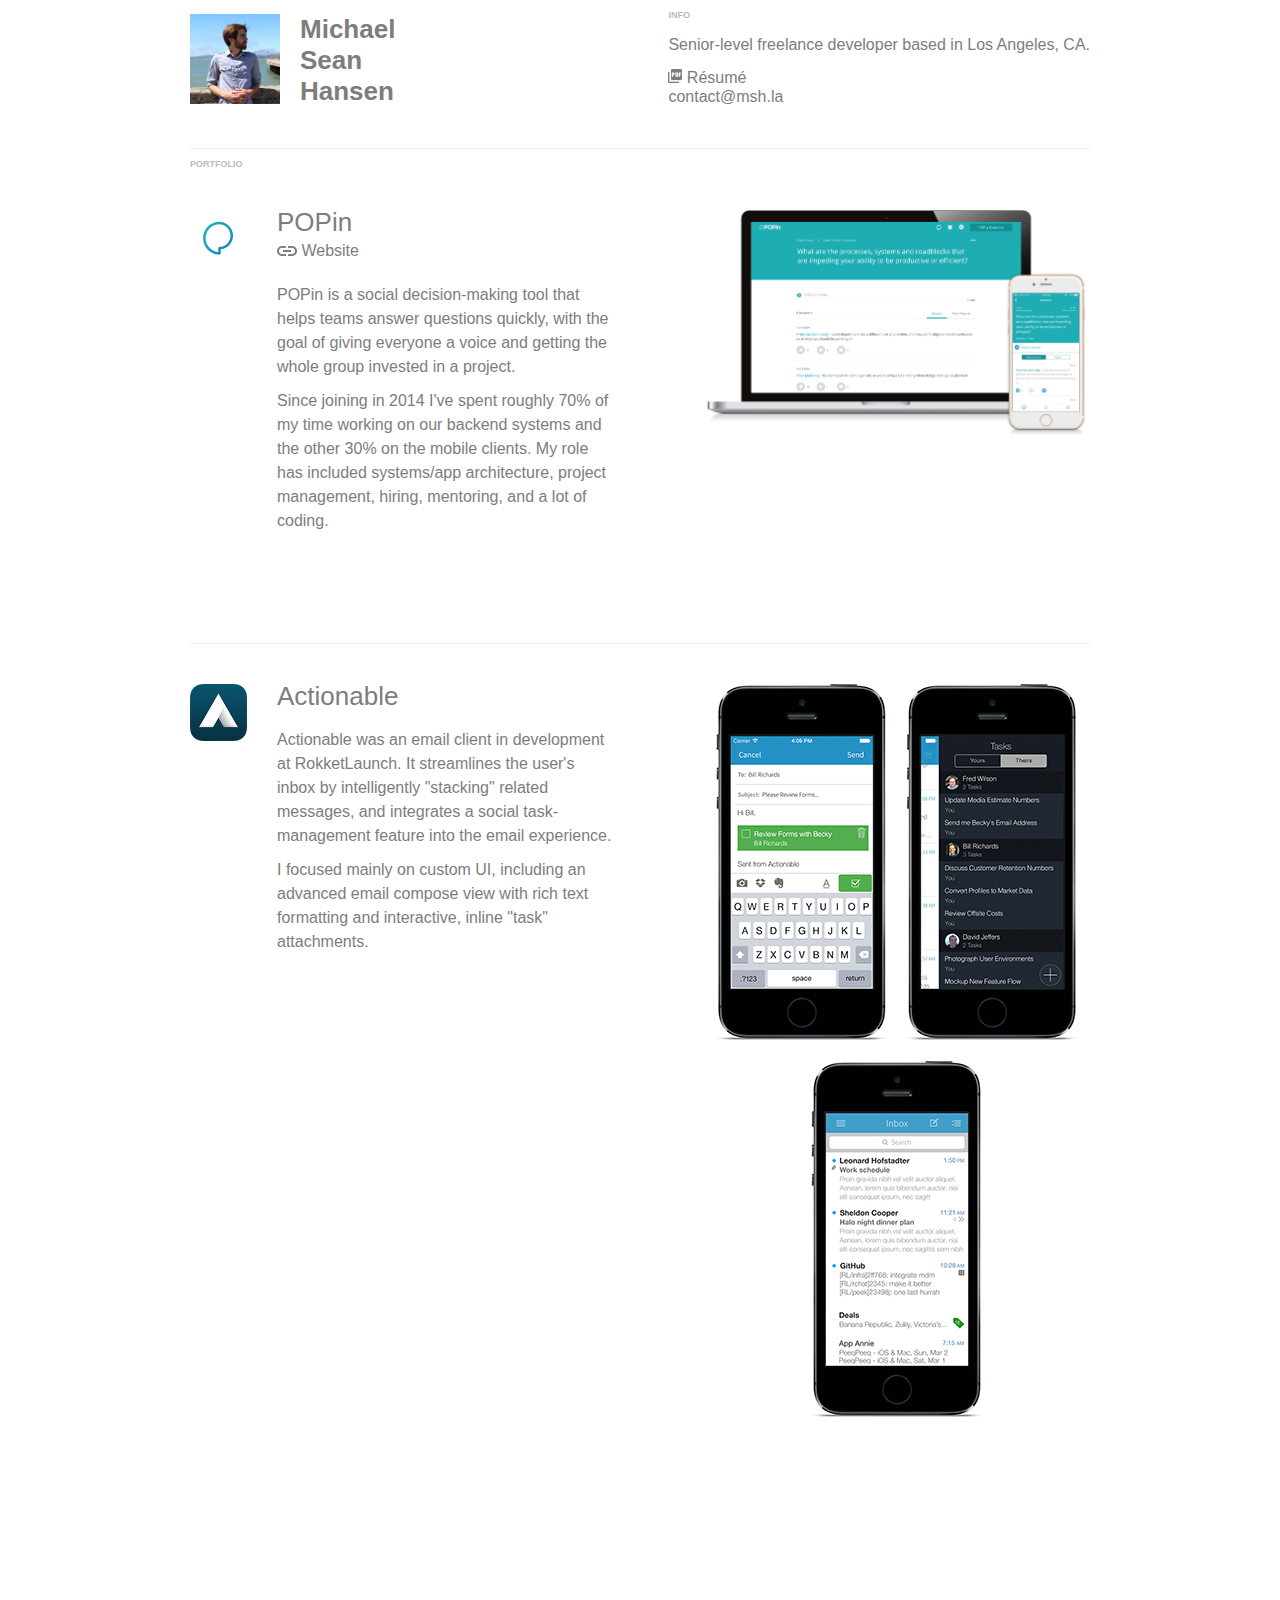
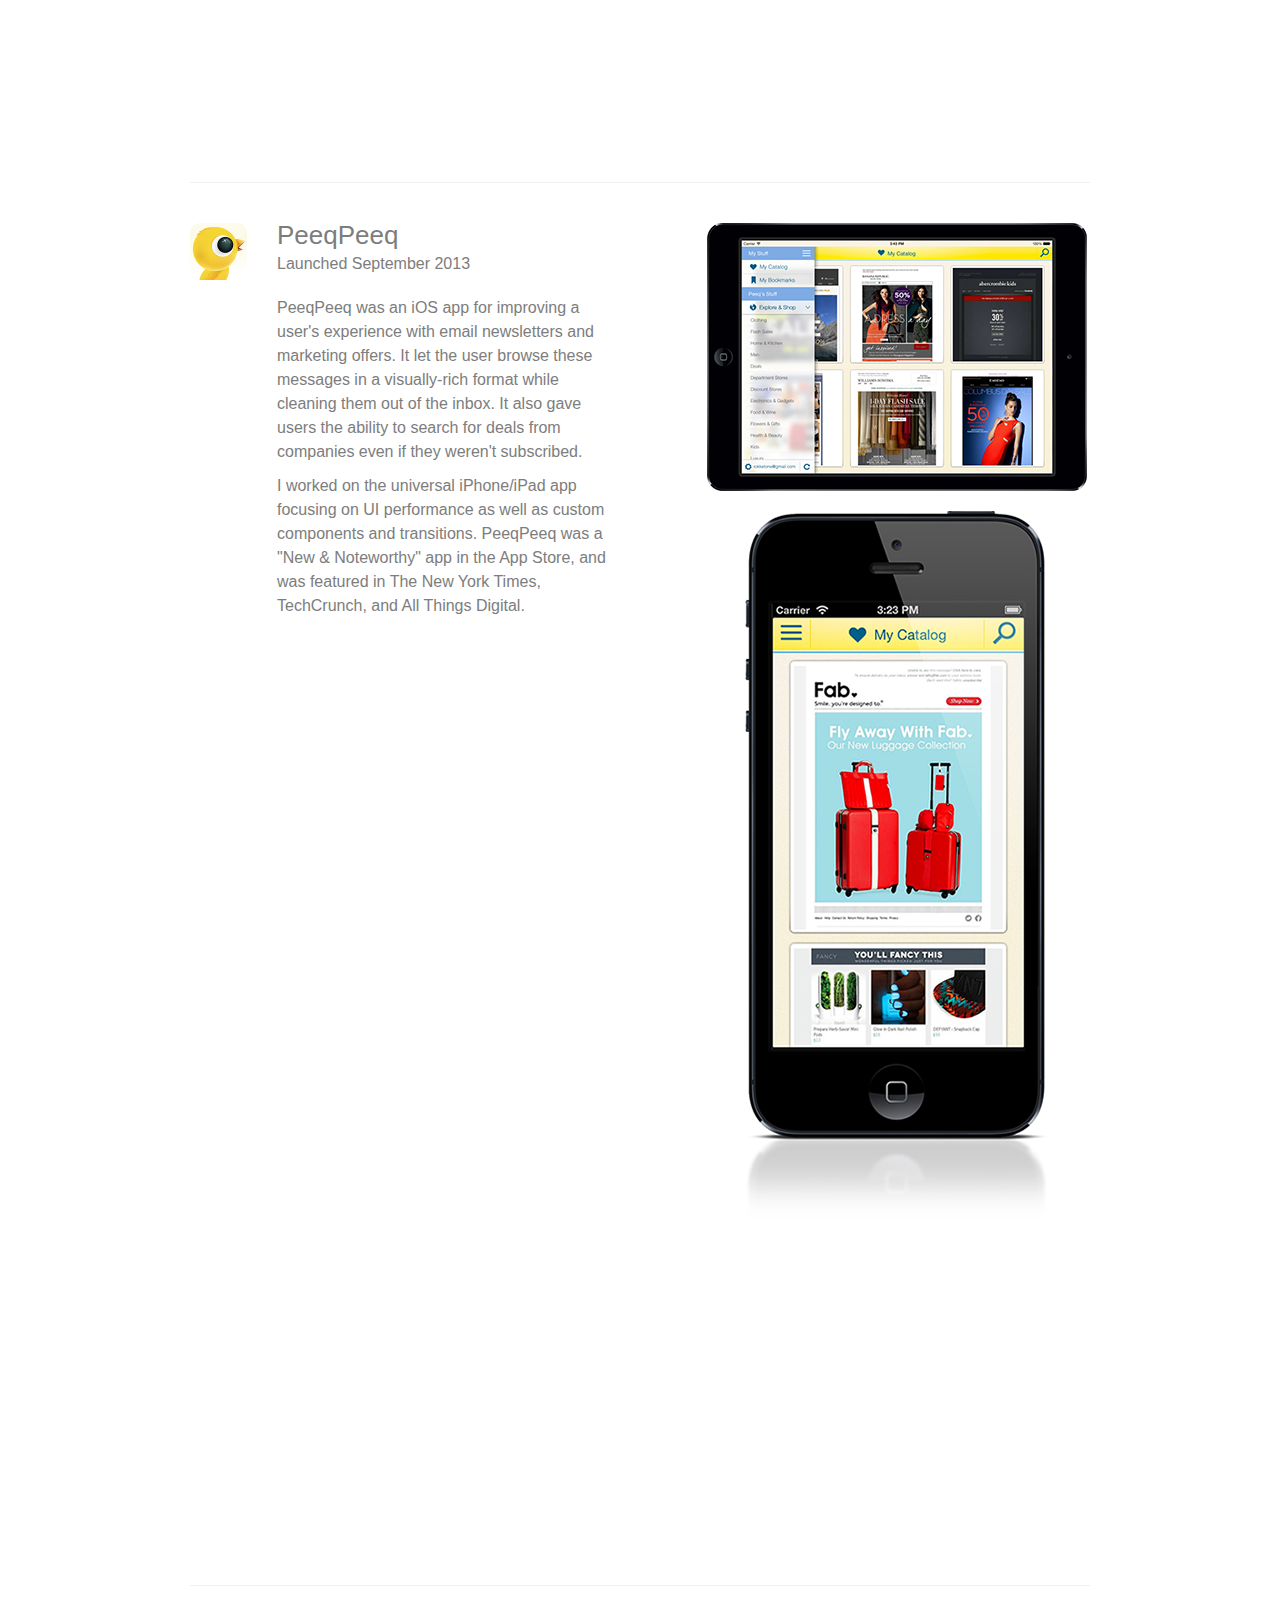
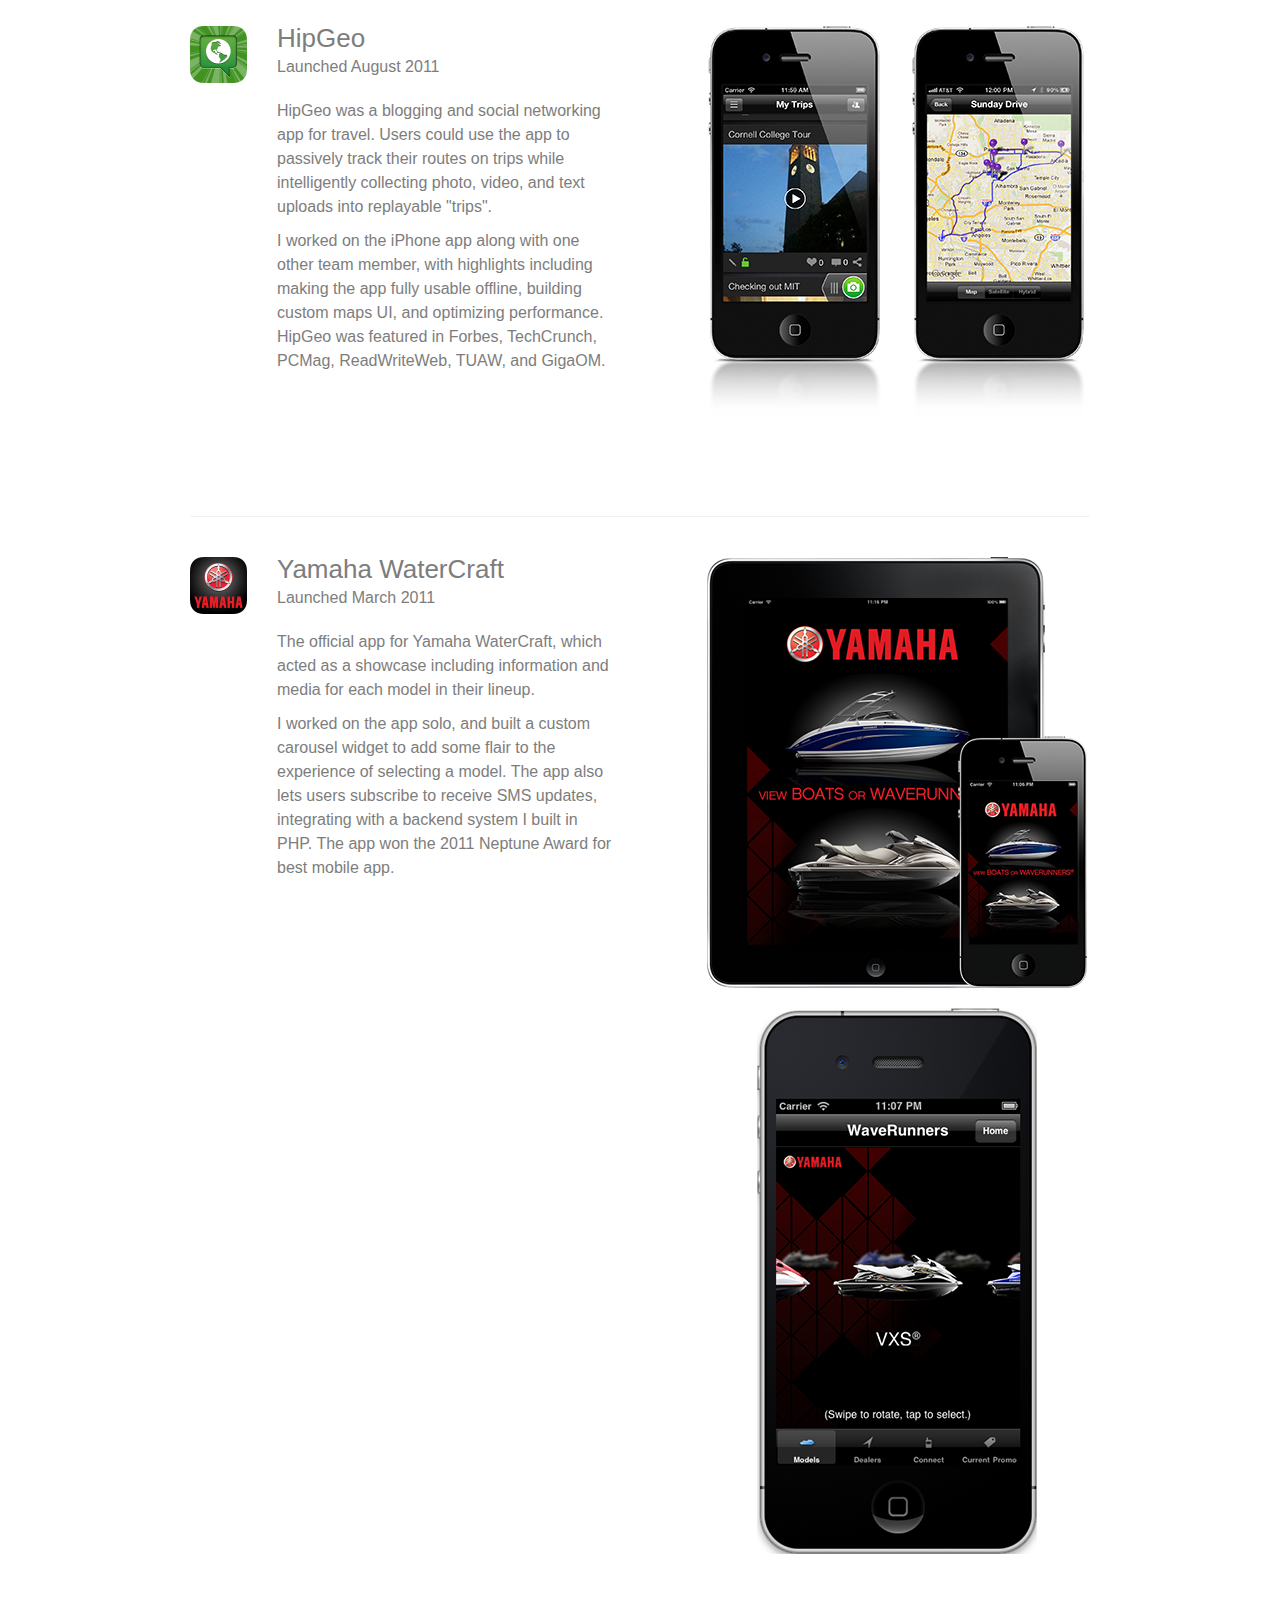
==== index.html @ 8f2c82df "Moved avatar to images folder" ====
<!DOCTYPE html>
<html>
<head>
	<meta charset="utf-8" />
	<title>Michael Sean Hansen | Portfolio</title>
	<link rel="stylesheet" type="text/css" href="main.css" />
	<link rel="stylesheet" type="text/css" href="index.css?v=1" />
	<link rel="icon" type="image/png" href="images/favicon.png?v=3" />
</head>
<body>
	<header>
		<div style="float:left; margin: 14px 0 20px;">
			<img alt="" src="images/msh.jpg" id="avatar" />
		</div>

		<div class="left" style="margin-left: 20px; float: left;">
			<!-- h2>NAME</h2 -->
			<h1>
				<a href="/">
					Michael<br/>
					Sean<br/>
					Hansen
				</a>
			</h1>
		</div>
		
		<div style="float: right;">
			<h2>INFO</h2>
			<p>Senior-level freelance developer based in Los Angeles, CA.</p>
			
			<p>
				<a href="michael-sean-hansen-resume.pdf"><img class="pdf-icon" alt="" src="images/pdf.png" /> R&eacute;sum&eacute;</a><br/>
				contact@msh.la</br>
			</p>
			<br/>
		</div>
		
		<br class="clear" />
	</header>
	
	<hr style="margin-top: 20px;" />
	<div id="content">

	<!-- section id="status">
		<h2>STATUS</h2>
		<p><a href="http://itunes.apple.com/us/app/hipgeo/id454240692">HipGeo v3</a> with a fresh new UI!</p>
	</section>
	<hr / -->
	
	<h2>PORTFOLIO</h2>
	
	<section class="project">
		<img class="app-icon" alt="" src="images/app-icons/popin.png" />
	
		<div class="info">
			<h3>POPin</h3>
			<a href="https://popinnow.com"><img class="link-icon" alt="" src="images/link.png" /> Website</a>
			
			<div class="data">
				<span class="value">
					<p>POPin is a social decision-making tool that helps teams answer questions quickly, with the goal of giving everyone a voice and getting the whole group invested in a project.</p>
					<p>Since joining in 2014 I've spent roughly 70% of my time working on our backend systems and the other 30% on the mobile clients. My role has included systems/app architecture, project management, hiring, mentoring, and a lot of coding.</p>
				</span>
			</div>
		</div>
		
		<div class="media">
			<img width="380" height="225" alt="" src="images/screenshots/popin-0.png" />
		</div>
		
		<span class="clear"></span>
	</section>
	<hr/>
	
	<section class="project">
		<img class="app-icon" alt="" src="images/app-icons/actionable.png" />
	
		<div class="info">
			<h3>Actionable</h3>
			
			<div class="data">
				<span class="value">
					<p>Actionable was an email client in development at RokketLaunch. It streamlines the user's inbox by intelligently &quot;stacking&quot; related messages, and integrates a social task-management feature into the email experience.</p>
					<p>I focused mainly on custom UI, including an advanced email compose view with rich text formatting and interactive, inline &quot;task&quot; attachments.</p>
				</span>
			</div>
		</div>
		
		<div class="media">
			<img alt="" src="images/screenshots/actionable-0.jpg" />
			<img alt="" src="images/screenshots/actionable-1.jpg" />
			<iframe title="YouTube video player" width="380" height="244" src="http://www.youtube.com/embed/kRTRPbfrPzA?rel=0" frameborder="0" allowfullscreen></iframe>
		</div>
		
		<span class="clear"></span>
	</section>
	<hr/>
	
	
	<section class="project">
		<img class="app-icon" alt="" src="images/app-icons/peeqpeeq.png" />
		
		<div class="info">
			<h3>PeeqPeeq</h3>
			Launched September 2013
			
			<div class="data">
				<span class="value">
					<p>PeeqPeeq was an iOS app for improving a user's experience with email newsletters and marketing offers. It let the user browse these messages in a visually-rich format while cleaning them out of the inbox. It also gave users the ability to search for deals from companies even if they weren't subscribed.</p>
					<p>I worked on the universal iPhone/iPad app focusing on UI performance as well as custom components and transitions. PeeqPeeq was a &quot;New &amp; Noteworthy&quot; app in the App Store, and was featured in <a href="http://pogue.blogs.nytimes.com/2013/09/05/an-app-that-sorts-your-e-mail-shopping-offers">The New York Times</a>, <a href="http://techcrunch.com/2013/10/10/peeqpeeq-the-app-that-lets-you-shop-your-email-expands-as-companys-next-take-on-reimagining-the-inbox-starts-testing">TechCrunch</a>, and <a href="http://allthingsd.com/20130914/peeqpeeq-and-the-big-idea-of-the-inbox-as-data-source/">All Things Digital</a>.</p>
				</span>
			</div>
		</div>
		
		<div class="media">
			<img alt="" src="images/screenshots/peeqpeeq-0.jpg" />
			<img alt="" src="images/screenshots/peeqpeeq-1.jpg" />
			<iframe title="YouTube video player" width="380" height="244" src="http://www.youtube.com/embed/9smtkwRkuvw?rel=0" frameborder="0" allowfullscreen></iframe>
		</div>
		
		<span class="clear"></span>
	</section>
	<hr/>
	
	
	<section class="project">
		<img class="app-icon" alt="" src="images/app-icons/hipgeo.png" />
		
		<div class="info">
			<h3>HipGeo</h3>
			Launched August 2011
			
			<div class="data">
				<span class="value">
					<p>HipGeo was a blogging and social networking app for travel. Users could use the app to passively track their routes on trips while intelligently collecting photo, video, and text uploads into replayable "trips".</p>
					<p>I worked on the iPhone app along with one other team member, with highlights including making the app fully usable offline, building custom maps UI, and optimizing performance. HipGeo was featured in <a href="http://www.forbes.com/sites/jenniferhicks/2012/01/10/hipgeo-shows-us-next-generation-location-at-ces/">Forbes</a>, <a href="http://techcrunch.com/2012/01/10/social-travel-in-realtime-hipgeo-offers-a-glimpse-into-the-future-of-location-aware-apps/">TechCrunch</a>, <a href="http://appscout.pcmag.com/apple-ios-iphone-ipad-ipod/288233-hipgeo-app-for-iphone-share-your-location-based-story-automatically#fbid=16_QGwW_De3">PCMag</a>, <a href="http://www.readwriteweb.com/archives/hipgeo_location_sharing_app_backed_by_citysearch_e.php">ReadWriteWeb</a>, <a href="http://www.tuaw.com/2012/01/10/hipgeo-for-iphone-keeps-track-of-your-when-and-where/">TUAW</a>, and <a href="http://gigaom.com/2011/10/20/hipgeo-wants-to-be-your-mobile-digital-travel-diary/">GigaOM</a>.</p>
				</span>
			</div>
		</div>
		
		<div class="media">
			<img alt="" src="images/screenshots/hipgeo-0.jpg" />
		</div>
		
		<span class="clear"></span>
	</section>
	<hr/>
	
	
	<section class="project">
		<img class="app-icon" alt="" src="images/app-icons/yamaha-watercraft.png" />
		
		<div class="info">
			<h3>Yamaha WaterCraft</h3>
			Launched March 2011
			
			<div class="data">
				<span class='value'>
					<p>The official app for Yamaha WaterCraft, which acted as a showcase including information and media for each model in their lineup.</p>
					<p>I worked on the app solo, and built a custom carousel widget to add some flair to the experience of selecting a model. The app also lets users subscribe to receive SMS updates, integrating with a backend system I built in PHP. The app won the <a href="http://www.charterworld.com/news/2011-neptune-award-winners">2011 Neptune Award</a> for best mobile app.</p>
				</span>
			</div>
		</div>
		
		<div class="media">
			<img alt="" src="images/screenshots/yamaha-0.png" />
			<img alt="" src="images/screenshots/yamaha-1.png" />
		</div>
		
		<span class="clear"></span>
	</section>
	
	
	<br class="clear" />
	</div>
	<hr id="hr-foot" />
	
	<footer>
		<div title="Back to top" id="un-favicon" onclick="toTheTop();"></div>
		<span class="clear"></span>
	</footer>
	
	<script type="text/javascript" src="main.js"></script>
	<script type="text/javascript">
		var _gaq = _gaq || [];
		_gaq.push(['_setAccount', 'UA-20796894-1']);
		_gaq.push(['_trackPageview']);
		
		(function() {
			var ga = document.createElement('script'); ga.type = 'text/javascript'; ga.async = true;
			ga.src = ('https:' == document.location.protocol ? 'https://ssl' : 'http://www') + '.google-analytics.com/ga.js';
			var s = document.getElementsByTagName('script')[0]; s.parentNode.insertBefore(ga, s);
		})();
	</script>
</body>
</html>
---- main.css ----
/******************/
/* Complete Reset */
/******************/


a, a:hover, a:visited, abbr, acronym, address, applet, blockquote, big, body, caption, cite, code, dd, del, dfn, div, dl, dt, em, fieldset, font, form, html, h1, h2, h3, h4, h5, h6, hr, iframe, img, input, ins, kbd, label, legend, li, object, ol, p, pre, span, q, s, samp, small, strike, strong, sub, sup, table, tbody, td, tfoot, th, thead, tr, tt, ul, var
{
	margin: 0;
	padding: 0;
	border: 0;
	outline: 0;
	font-weight: inherit;
	font-style: inherit;
	font-size: inherit;
	font-family: inherit;
	line-height: inherit;
	vertical-align: baseline;
	text-align: left;
	color: inherit;
}


:focus{ outline: 0; }
ol, ul{ list-style-type: none; list-style: none; }
table{ border-collapse: separate; border-spacing: 0; }
blockquote:before, blockquote:after, q:before, q:after{ content: ""; }
blockquote, q{ quotes: "" ""; }
strong{ font-weight: bold; }
em{ font-style: italic; }

.clear{ display: block; clear: both; }

section, header, footer, aside{ display: block; }



/***************/
/* Basic Setup */
/***************/

body
{
	font-family: Helvetica, Arial, sans-serif;
	font-size: 16px;
	font-weight: 100;
	letter-spacing: 0;
	color: #7d7d7d;
	line-height: 1.2;
	
	margin: 0 auto;
	width: 900px;
}

a{ text-decoration: none; }

a:hover{  background-color: #eee; }

hr
{
	background-color: #f0f0f0;
	height: 1px;
	margin-top: 100px;
}

h1
{
	font-size: 26px;
	margin: 14px 0 20px;
	font-weight: bold;
}

h1 a, h1 a:hover
{
	background-color: transparent;
}

h2
{
	font-weight: bold;
	margin-top: 10px;
	font-size: 9px;
	color: #bbb;
}

h3
{
	margin-top: 14px;
}

h3 a
{
	background-color: transparent;
}

h4
{
	font-size: 9px;
}

.link-icon {
	width: 20px;
	height: 10px;
}

.pdf-icon {
	width: 14px;
	height: 14px;
}

p{
	margin-top: 14px;
}

#hr-foot{
	margin-top: 60px;
	margin-bottom: 12px;
}

footer
{
	margin-bottom: 20px;
}

footer section
{
	float: left;
	margin-right: 40px;
}

#footer-qr
{
	width: 80px;
	height: 80px;
	margin-top: 14px;
}

footer h2
{
	margin-top: 0;
}

#un-favicon
{
	margin-right: 1px;
	float: right;
	width: 16px;
	height: 16px;
	background: red url(/images/un-favicon.png);
	cursor: pointer;
}
---- index.css ----
#avatar {
	height: 90px;
}

#status p{
	font-size: 60px;
	text-align: left;
	font-weight: normal;
	margin: 20px 0 40px;
}






.project
{
	margin: 40px 0 0;
}


.qr
{
	display: block;
	display: none;
	width: 100px;
	height: 100px;
	margin-left: 100px;
}



.app-icon
{
	display: block;
	float: left;
	margin-right: 30px;
	height: 57px;
	width: 57px;
}



.info
{
	float: left;
	width: 390px;
	font-size: 16px;
	line-height: 24px;
}

.info h3
{
	font-size: 26px;
	margin: 0 0 5px;
}

.data
{
	margin-top: 20px;
}

.data p
{
	margin-top: 0;
	margin-bottom: 10px;
}

.data ul
{
	margin-bottom: 10px;
}

.data li
{
	display: block;
	margin-top: 10px;
	padding-left: 10px;
	
}

label
{
	display: block;
	float: left;
	width: 120px;
	text-align: left;
	clear: both;
	margin-bottom: 5px;
}

.value
{
	display: block;
	float: left;
	width: 340px;
}







.media
{
	float: left;
	margin-left: 40px;
}

.media img, .media iframe
{
	display: block;
	margin-top: 20px;
}

.media img:first-of-type
{
	margin-top: 0;
}
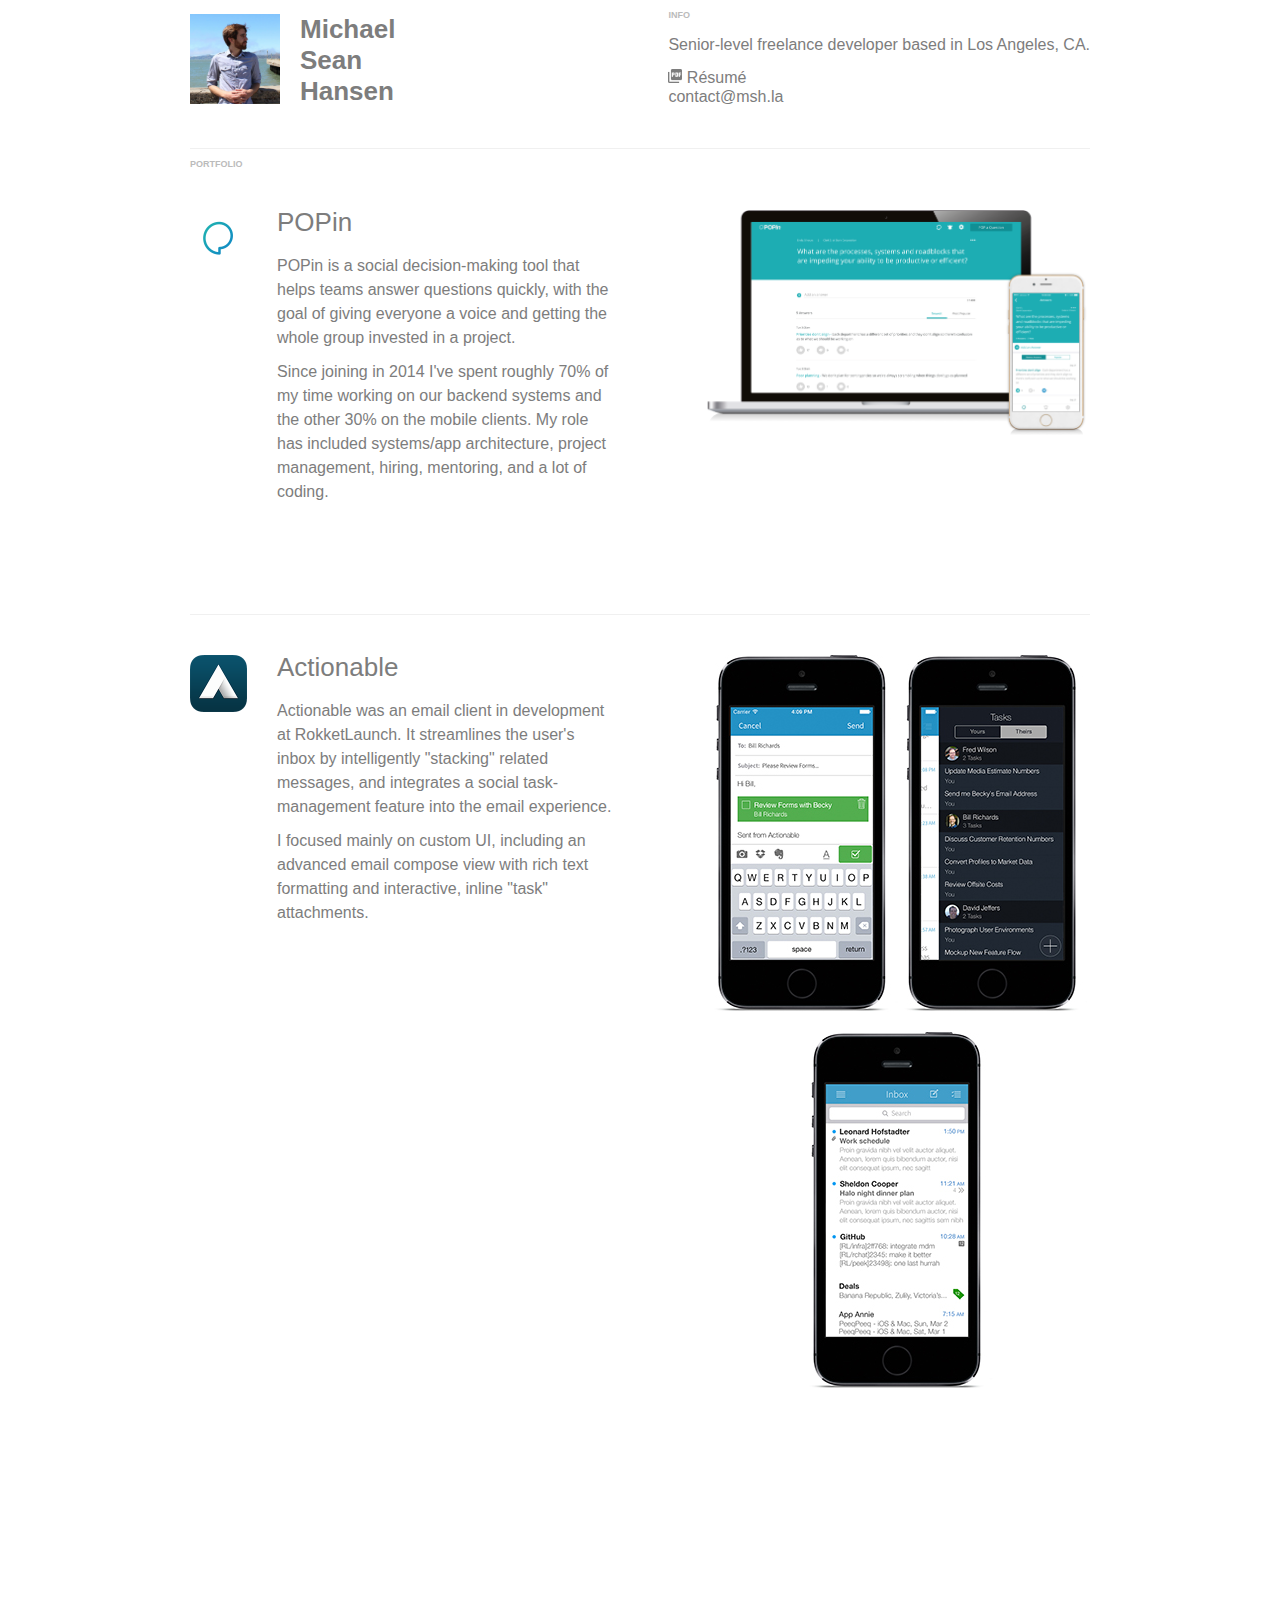
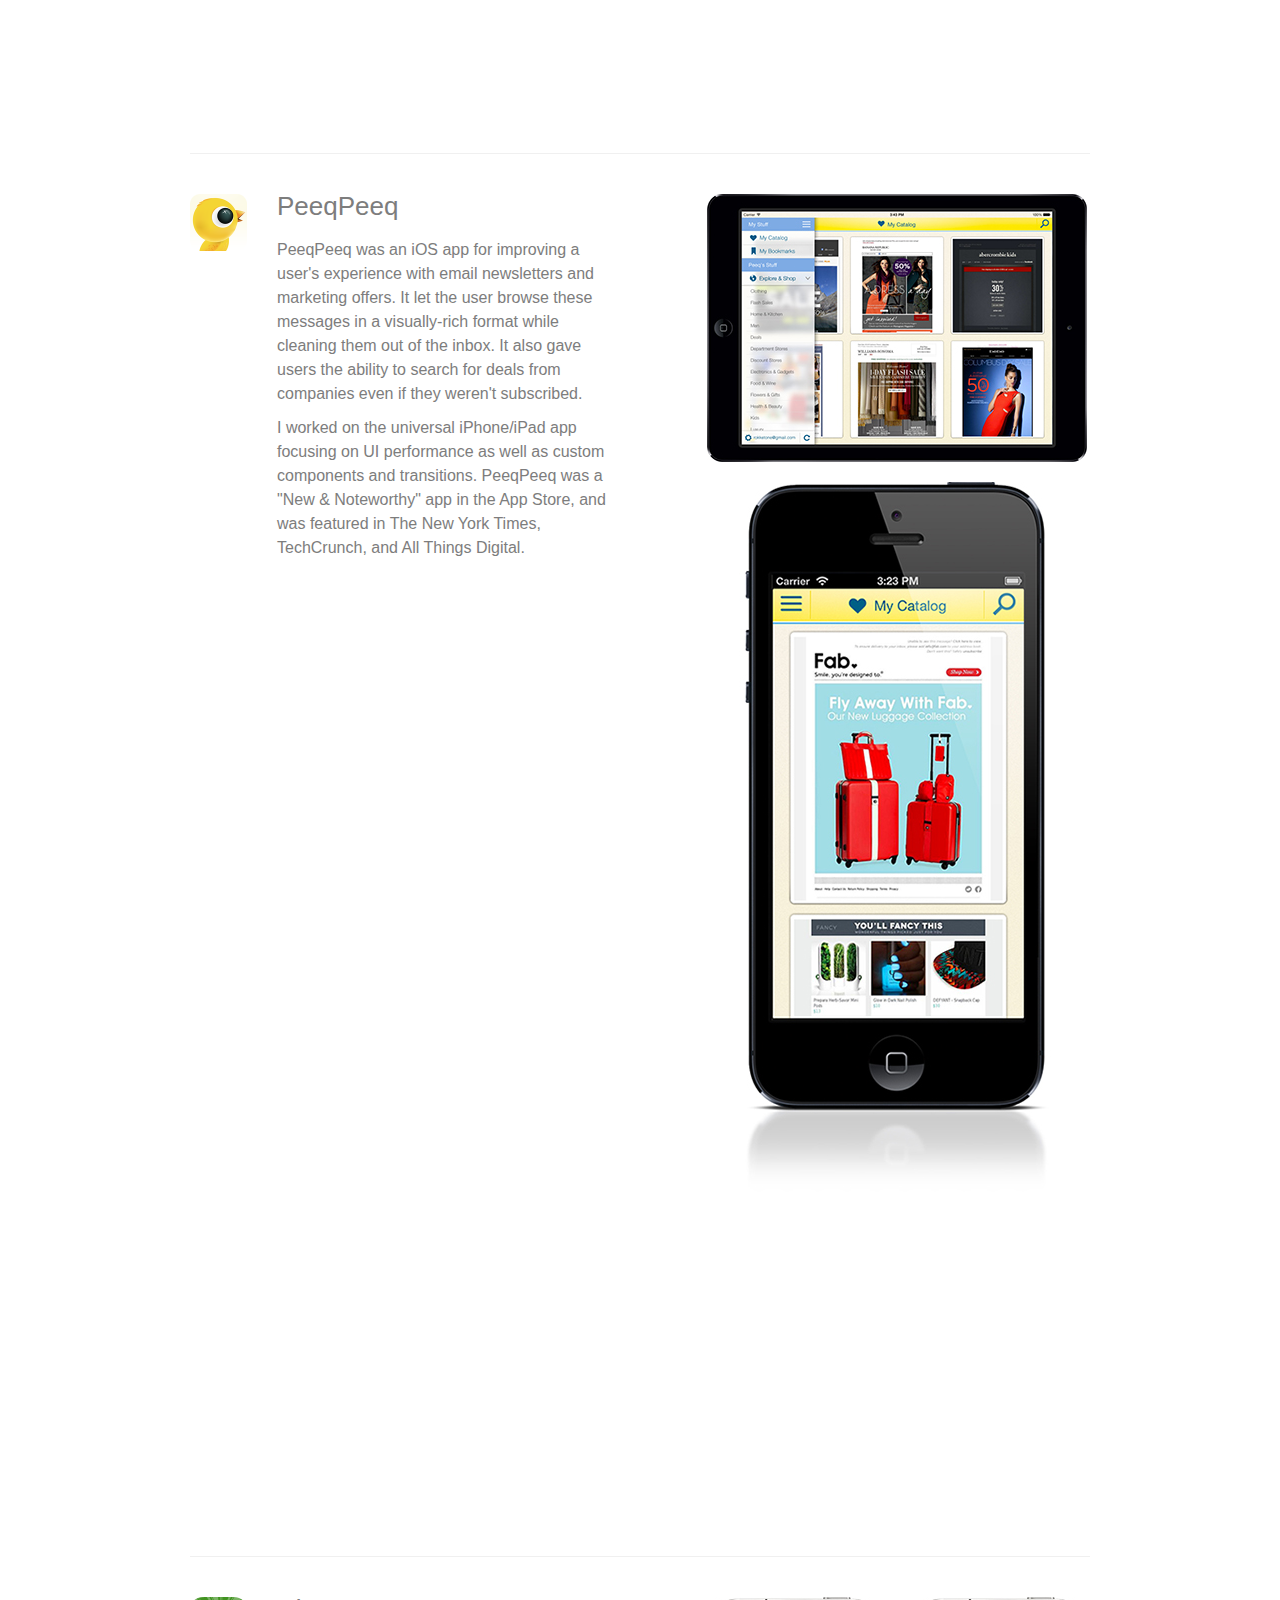
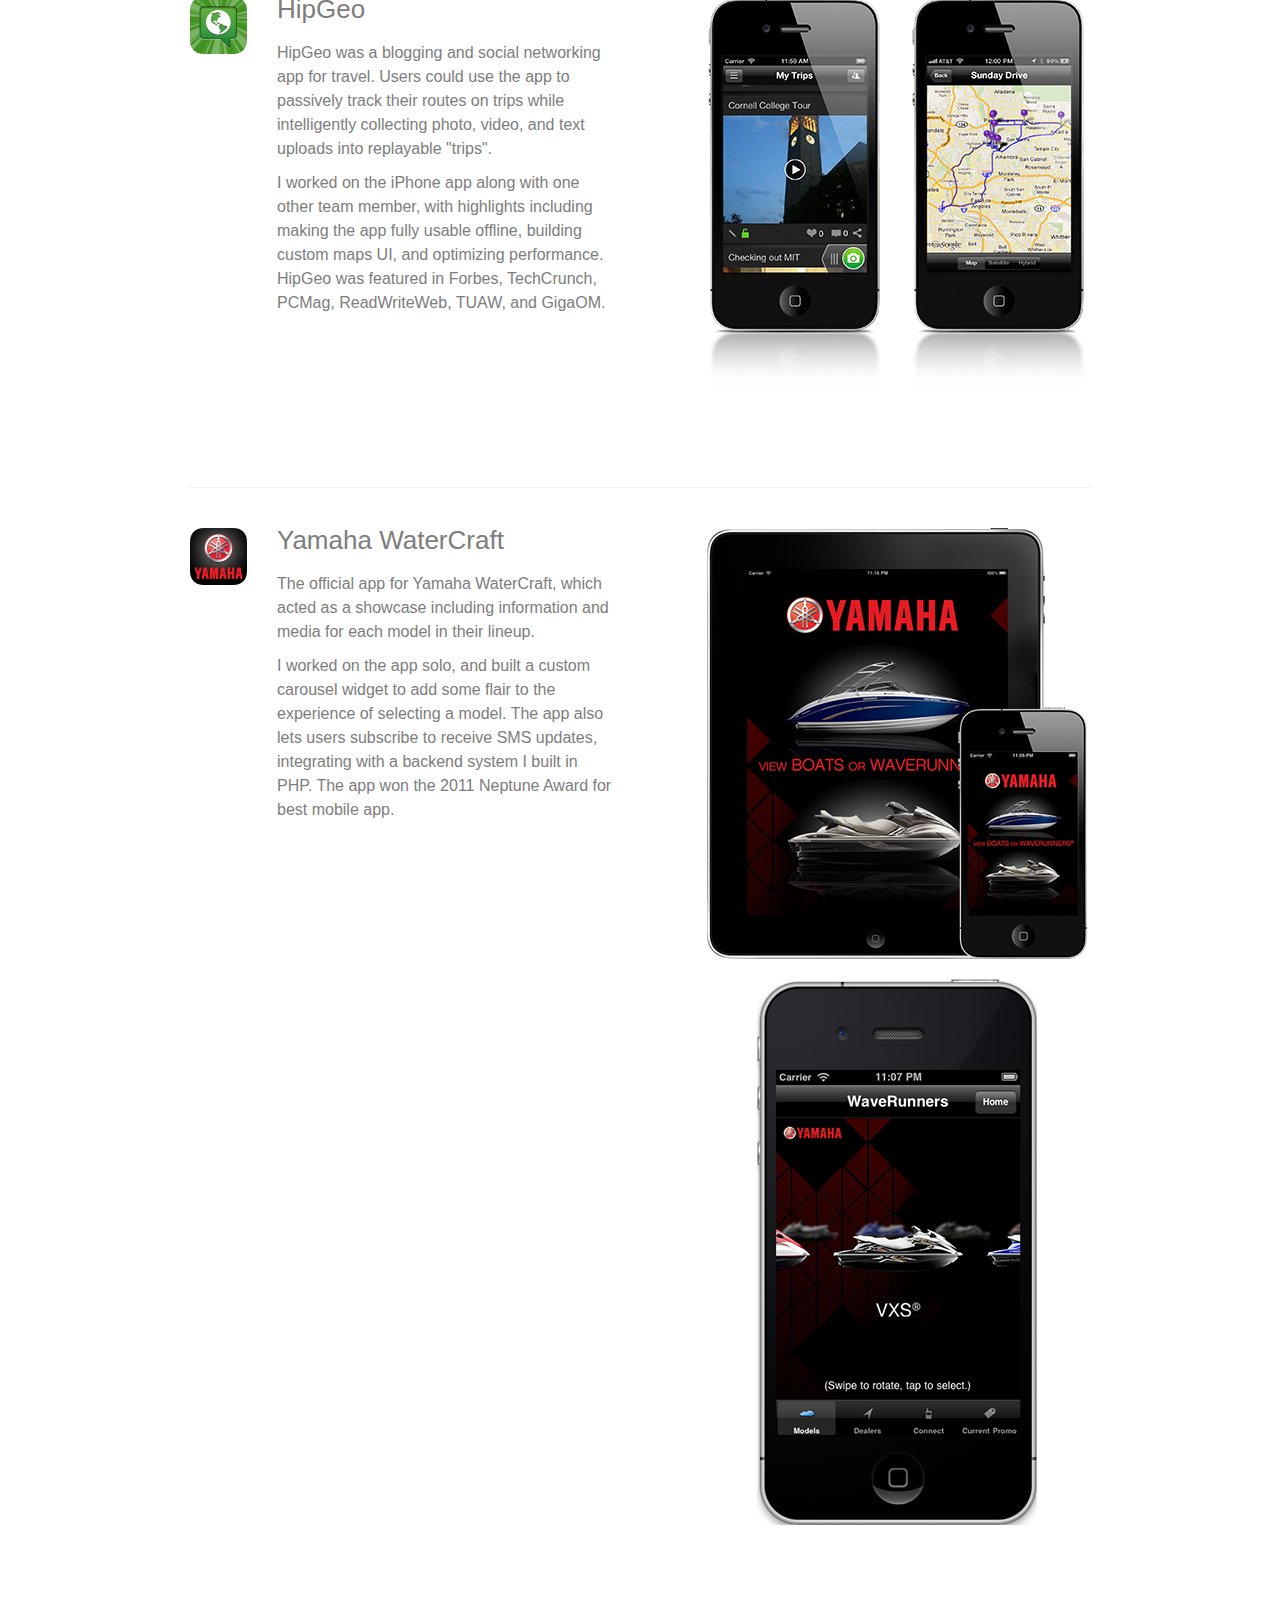
==== commit da4193c3: "Take out launch dates" ====
--- a/index.html
+++ b/index.html
@@ -10,11 +10,10 @@
 <body>
 	<header>
 		<div style="float:left; margin: 14px 0 20px;">
-			<img alt="" src="images/msh.jpg" id="avatar" />
+			<a href="/"><img alt="" src="images/msh.jpg" id="avatar" /></a>
 		</div>
 
 		<div class="left" style="margin-left: 20px; float: left;">
-			<!-- h2>NAME</h2 -->
 			<h1>
 				<a href="/">
 					Michael<br/>
@@ -54,8 +53,6 @@
 	
 		<div class="info">
 			<h3>POPin</h3>
-			<a href="https://popinnow.com"><img class="link-icon" alt="" src="images/link.png" /> Website</a>
-			
 			<div class="data">
 				<span class="value">
 					<p>POPin is a social decision-making tool that helps teams answer questions quickly, with the goal of giving everyone a voice and getting the whole group invested in a project.</p>
@@ -102,7 +99,6 @@
 		
 		<div class="info">
 			<h3>PeeqPeeq</h3>
-			Launched September 2013
 			
 			<div class="data">
 				<span class="value">
@@ -128,7 +124,6 @@
 		
 		<div class="info">
 			<h3>HipGeo</h3>
-			Launched August 2011
 			
 			<div class="data">
 				<span class="value">
@@ -152,7 +147,6 @@
 		
 		<div class="info">
 			<h3>Yamaha WaterCraft</h3>
-			Launched March 2011
 			
 			<div class="data">
 				<span class='value'>
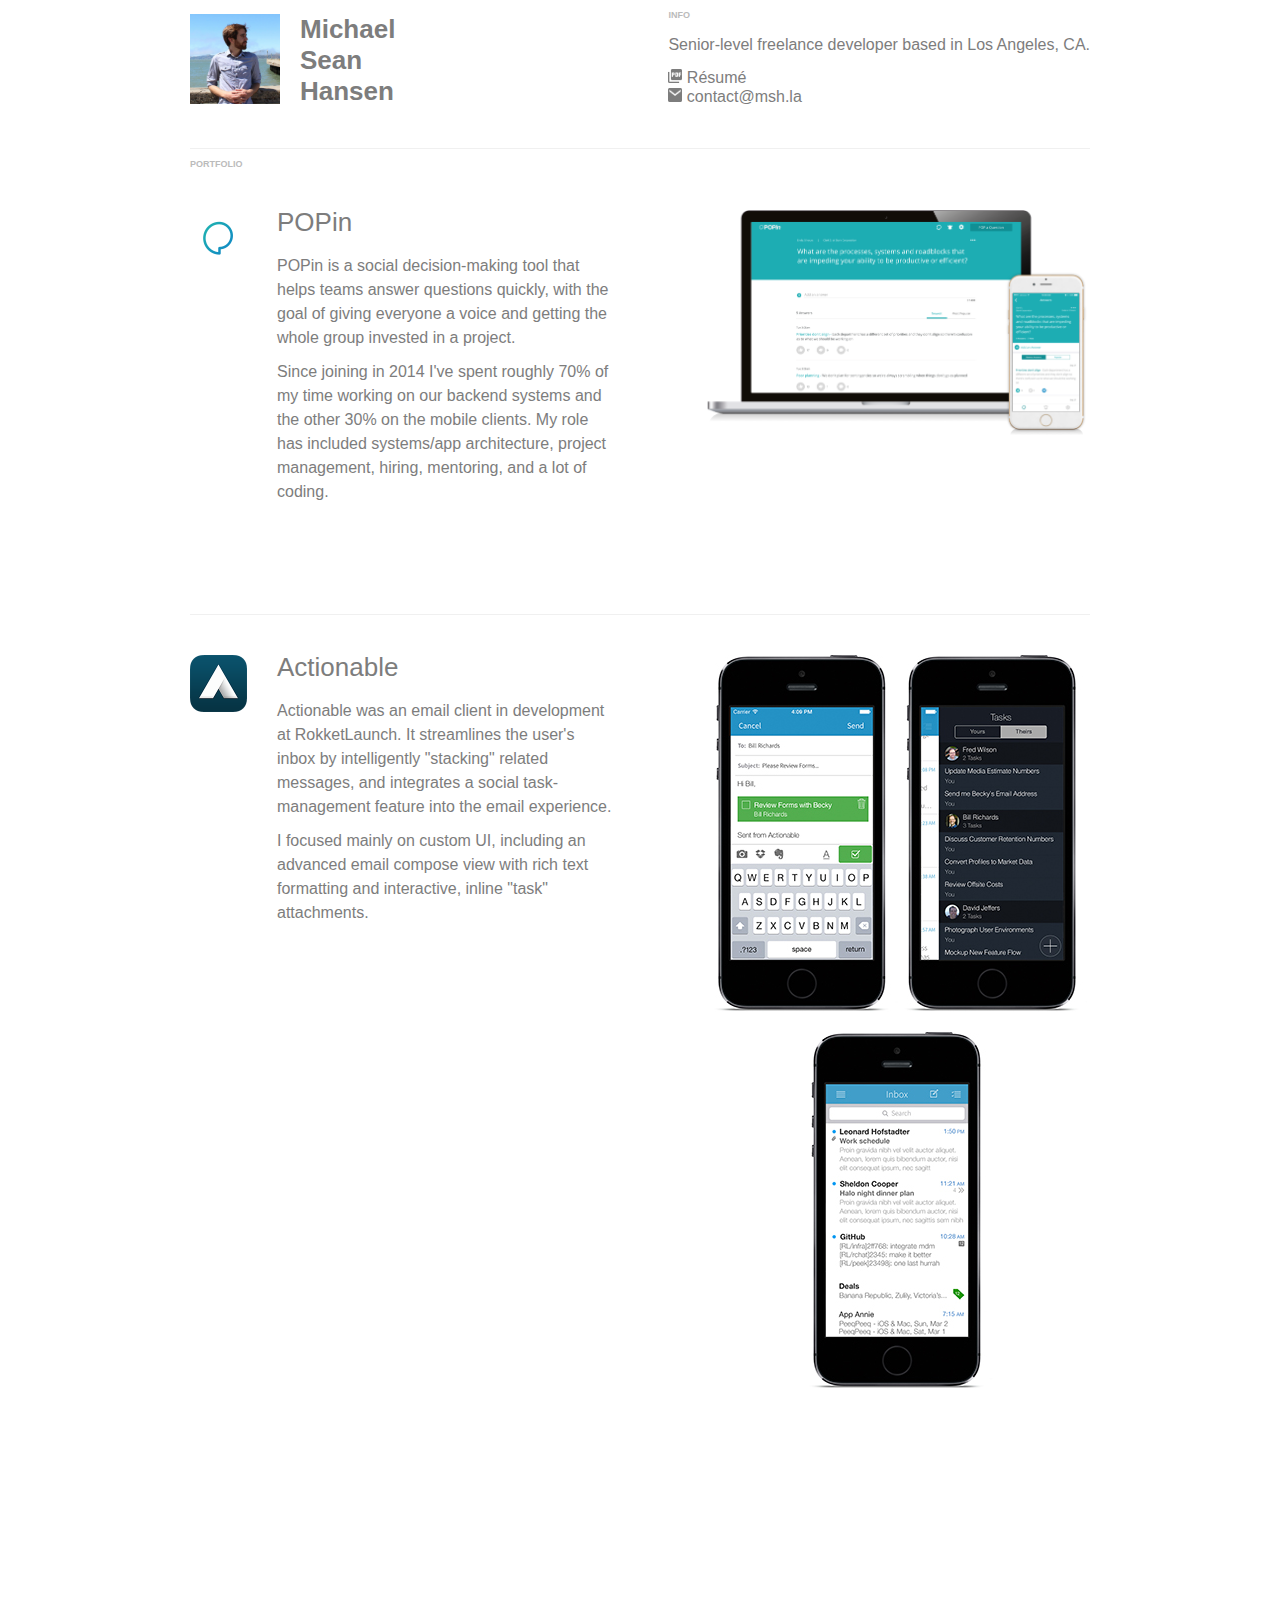
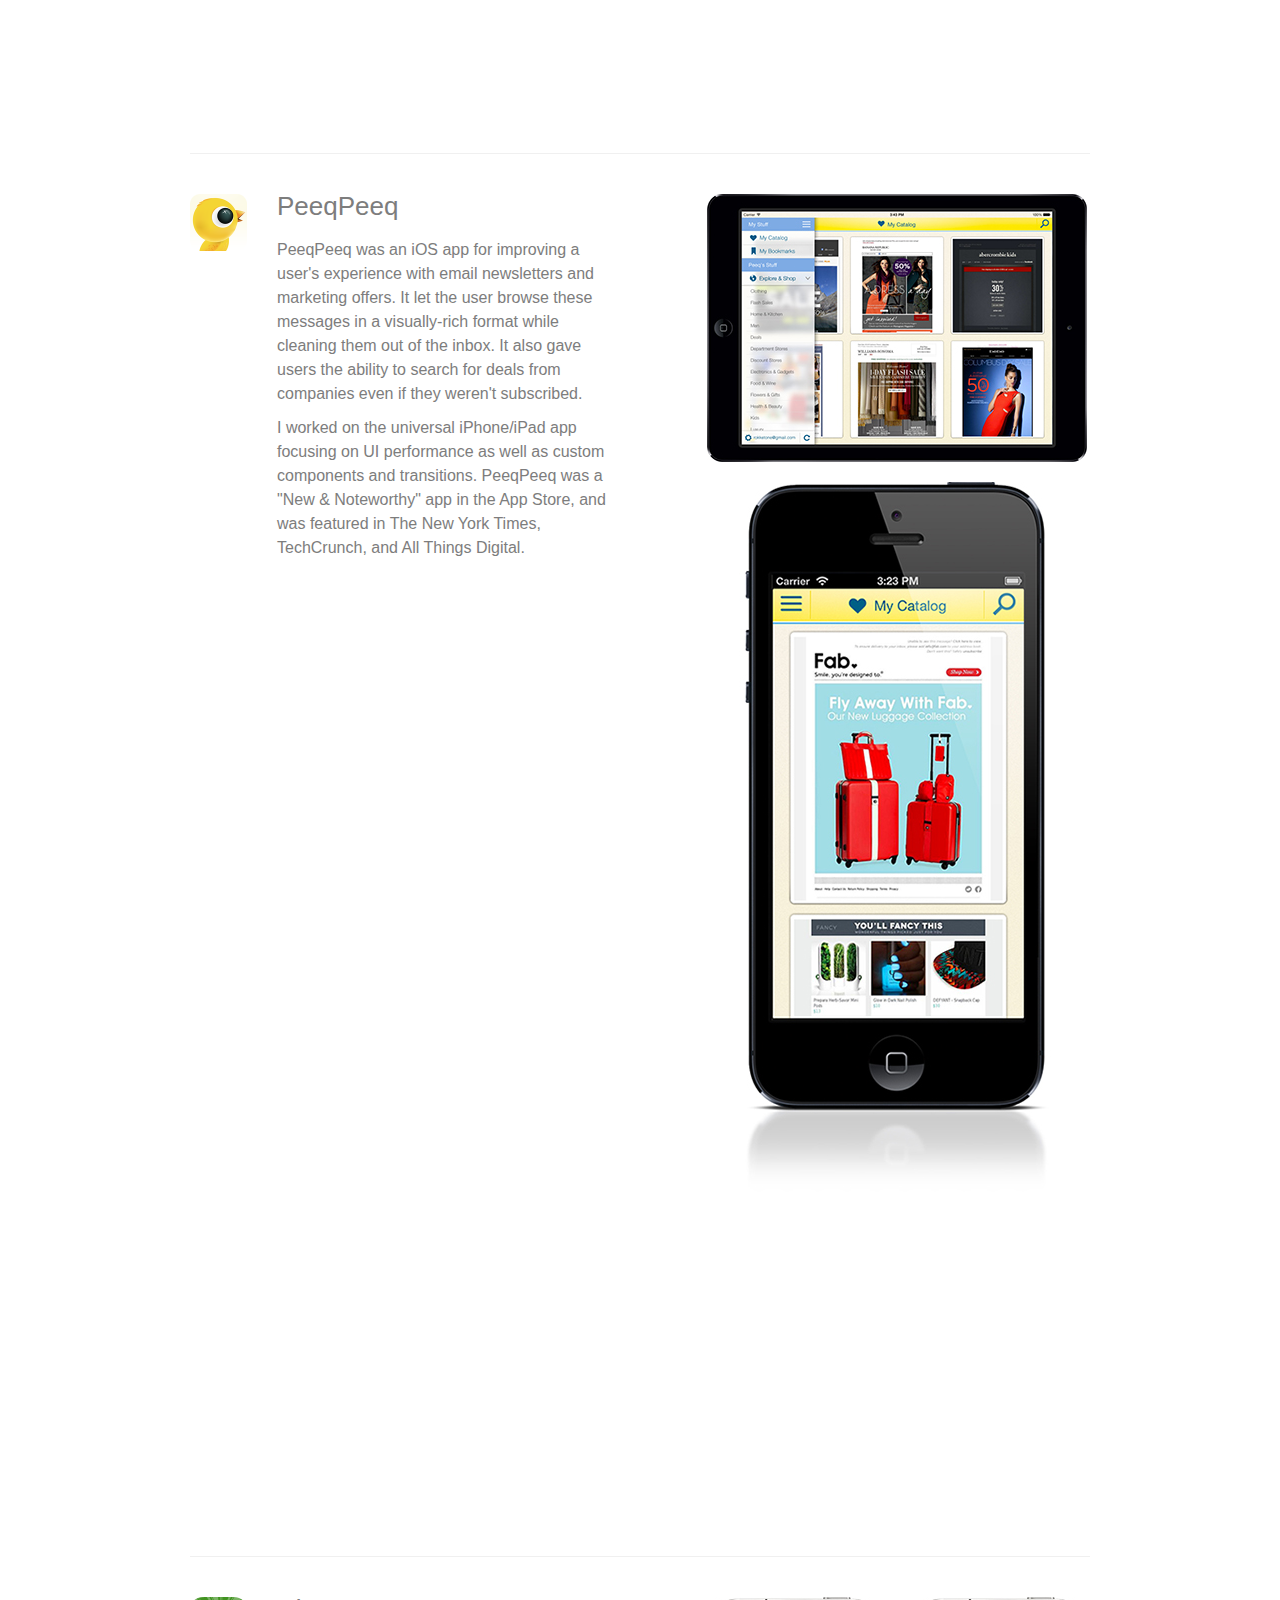
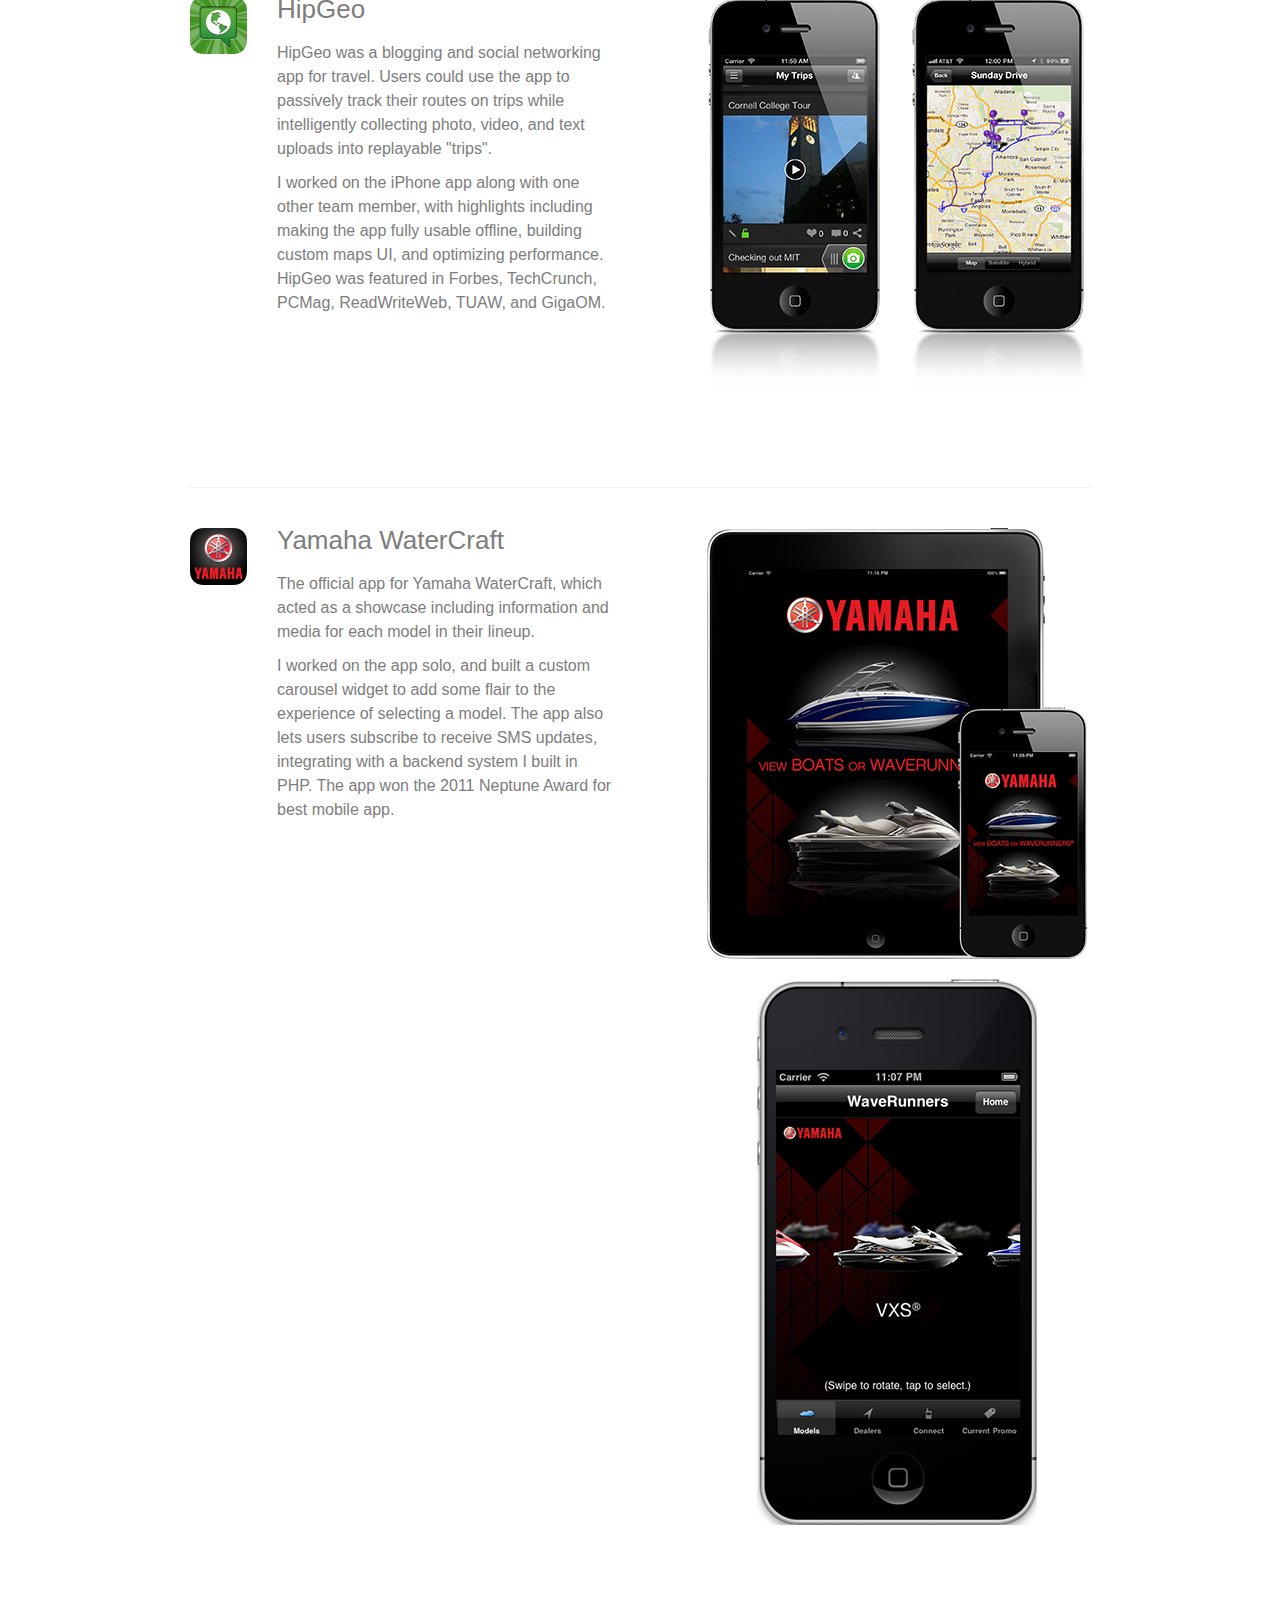
==== commit f00dd36c: "Added email icon" ====
--- a/index.html
+++ b/index.html
@@ -28,8 +28,8 @@
 			<p>Senior-level freelance developer based in Los Angeles, CA.</p>
 			
 			<p>
-				<a href="michael-sean-hansen-resume.pdf"><img class="pdf-icon" alt="" src="images/pdf.png" /> R&eacute;sum&eacute;</a><br/>
-				contact@msh.la</br>
+				<a href="michael-sean-hansen-resume.pdf"><img class="link-icon" alt="" src="images/pdf.png" /> R&eacute;sum&eacute;</a><br/>
+				<img class="link-icon" alt="" src="images/email.png" /> contact@msh.la</br>
 			</p>
 			<br/>
 		</div>
@@ -39,12 +39,6 @@
 	
 	<hr style="margin-top: 20px;" />
 	<div id="content">
-
-	<!-- section id="status">
-		<h2>STATUS</h2>
-		<p><a href="http://itunes.apple.com/us/app/hipgeo/id454240692">HipGeo v3</a> with a fresh new UI!</p>
-	</section>
-	<hr / -->
 	
 	<h2>PORTFOLIO</h2>
 	
--- a/main.css
+++ b/main.css
@@ -103,7 +103,7 @@
 	height: 10px;
 }
 
-.pdf-icon {
+.link-icon {
 	width: 14px;
 	height: 14px;
 }
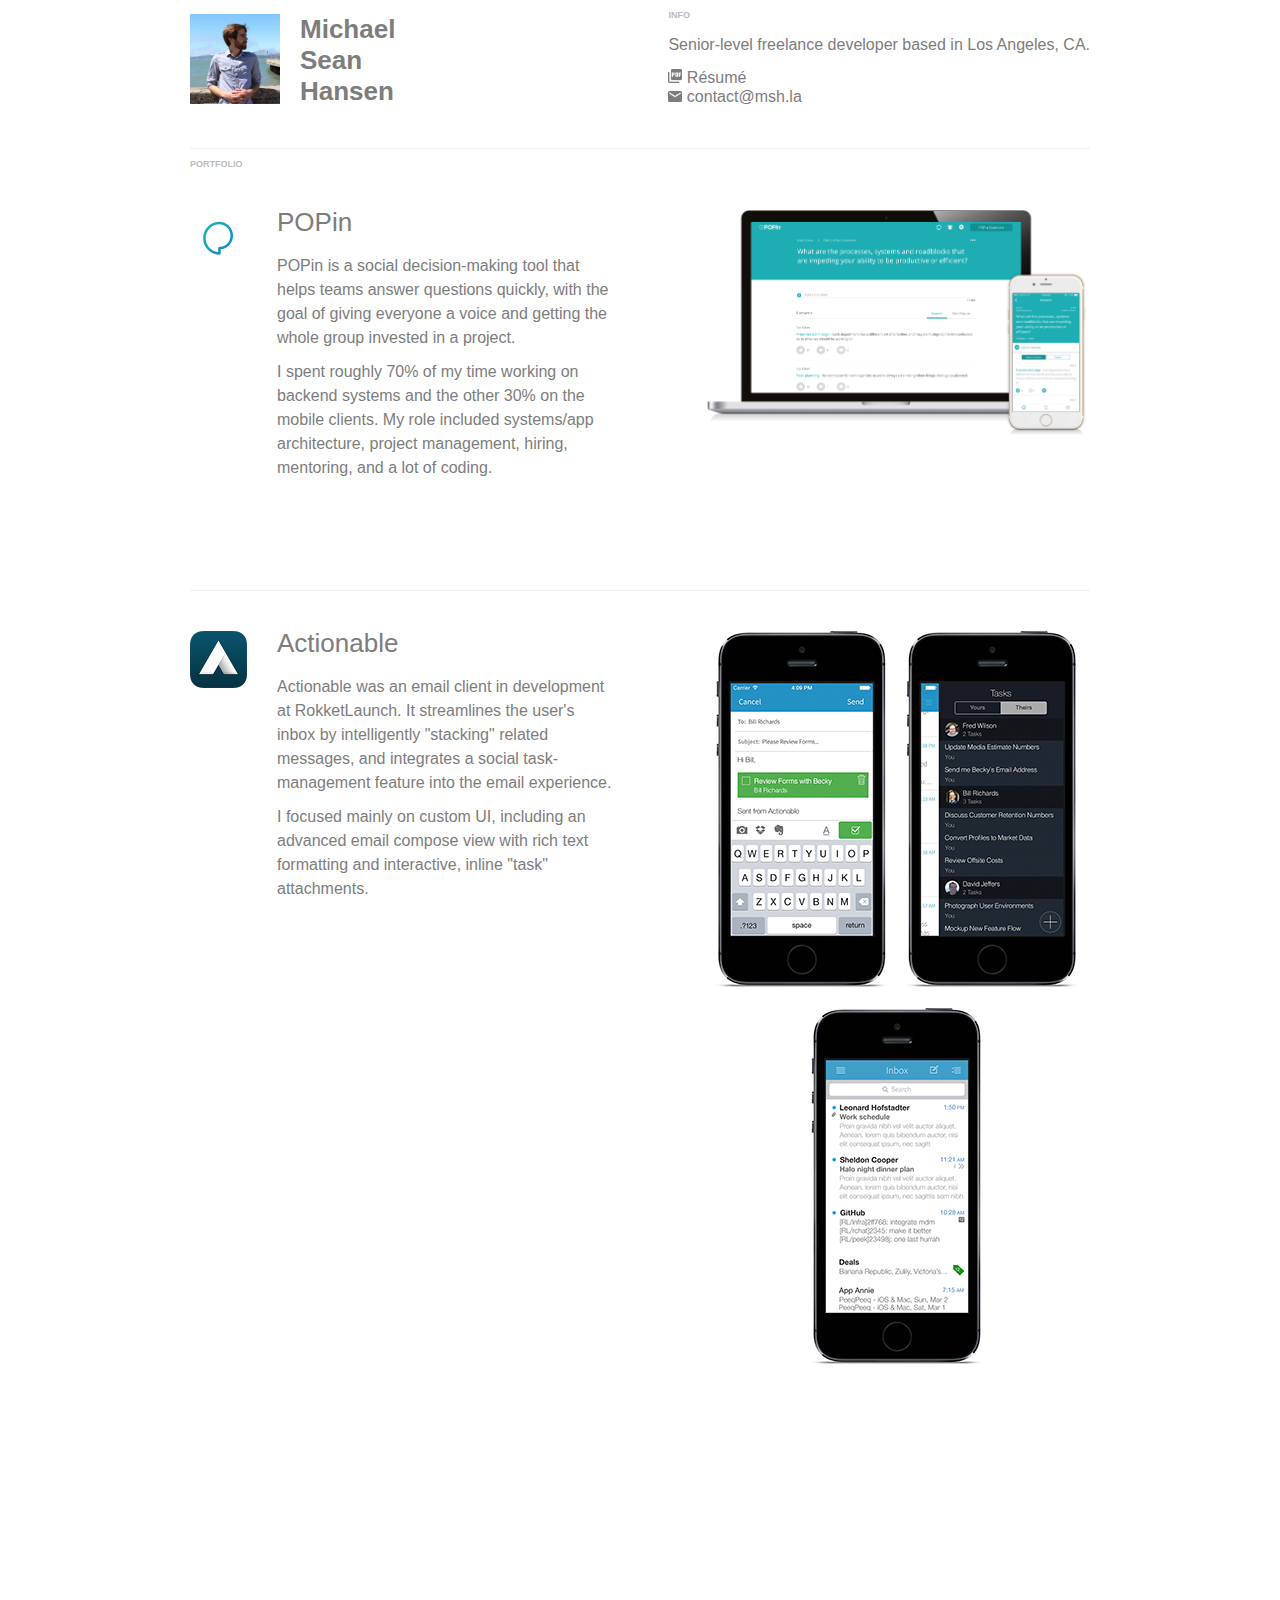
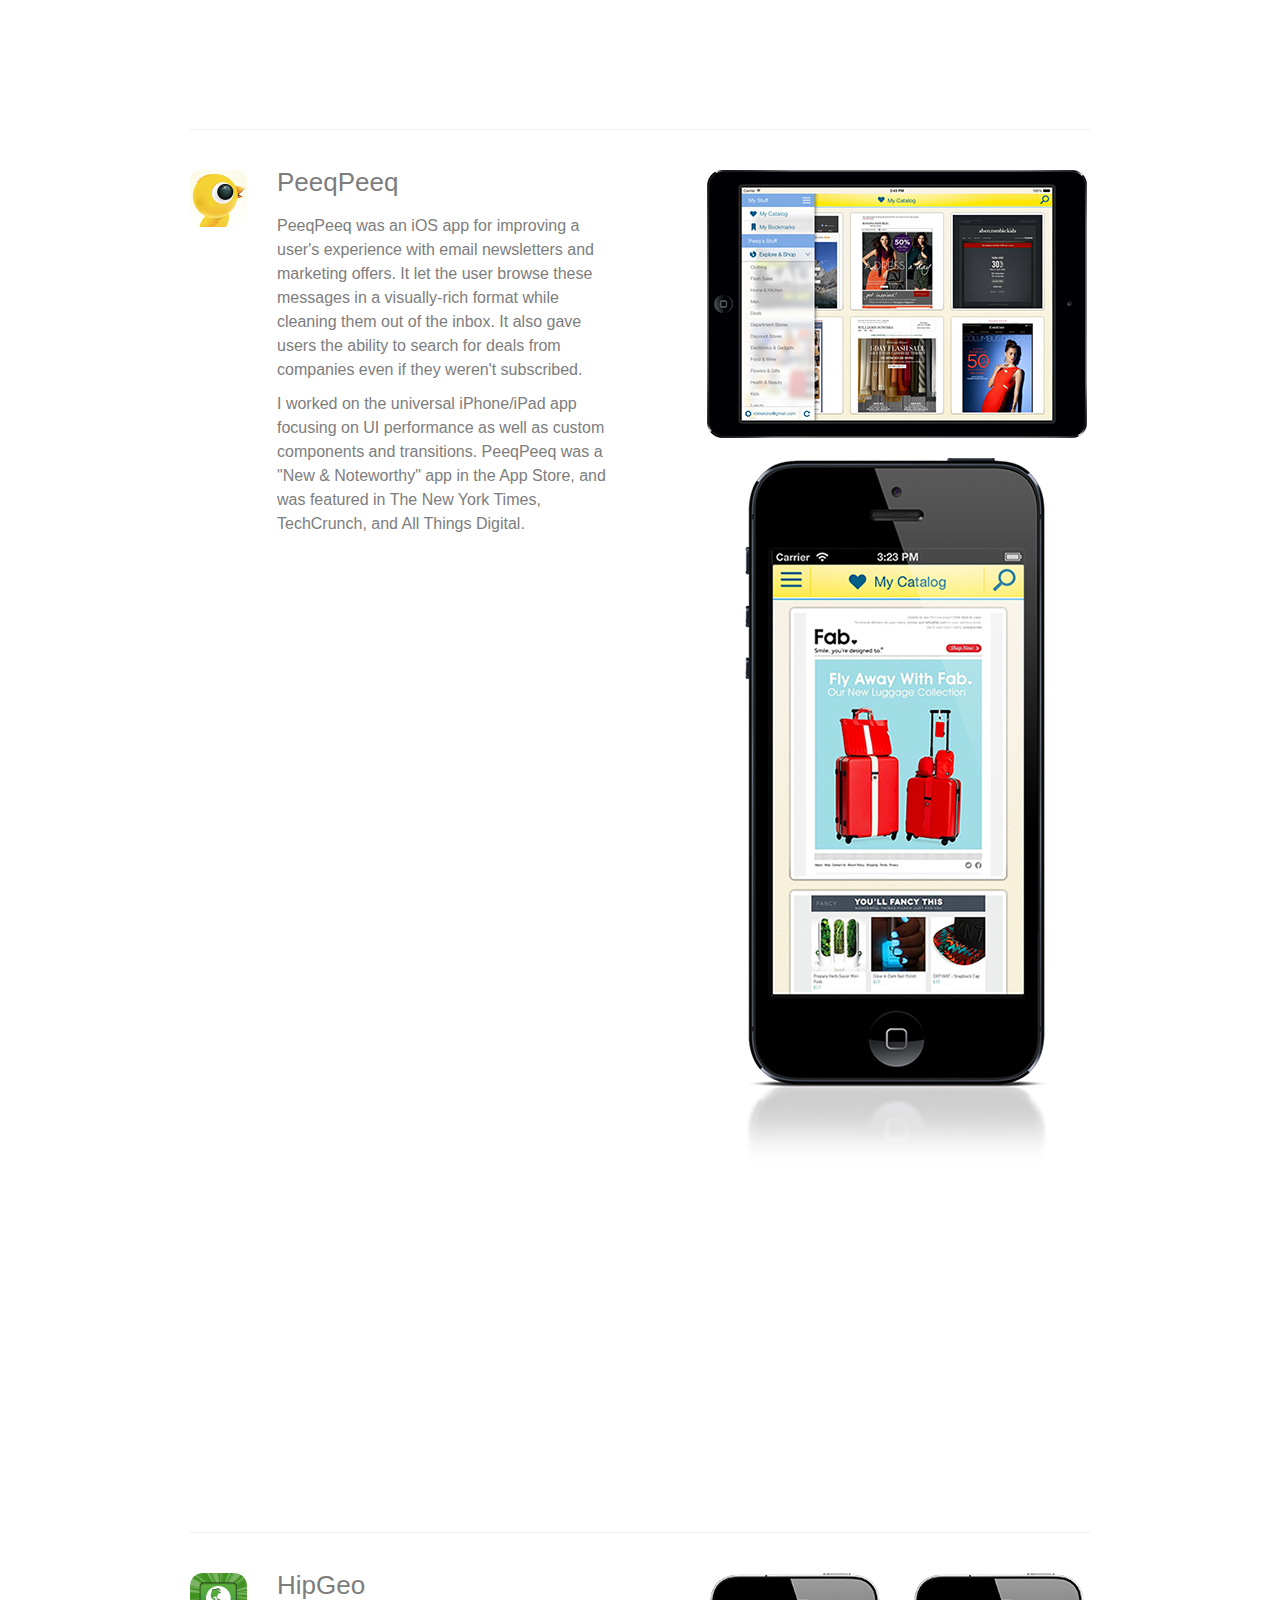
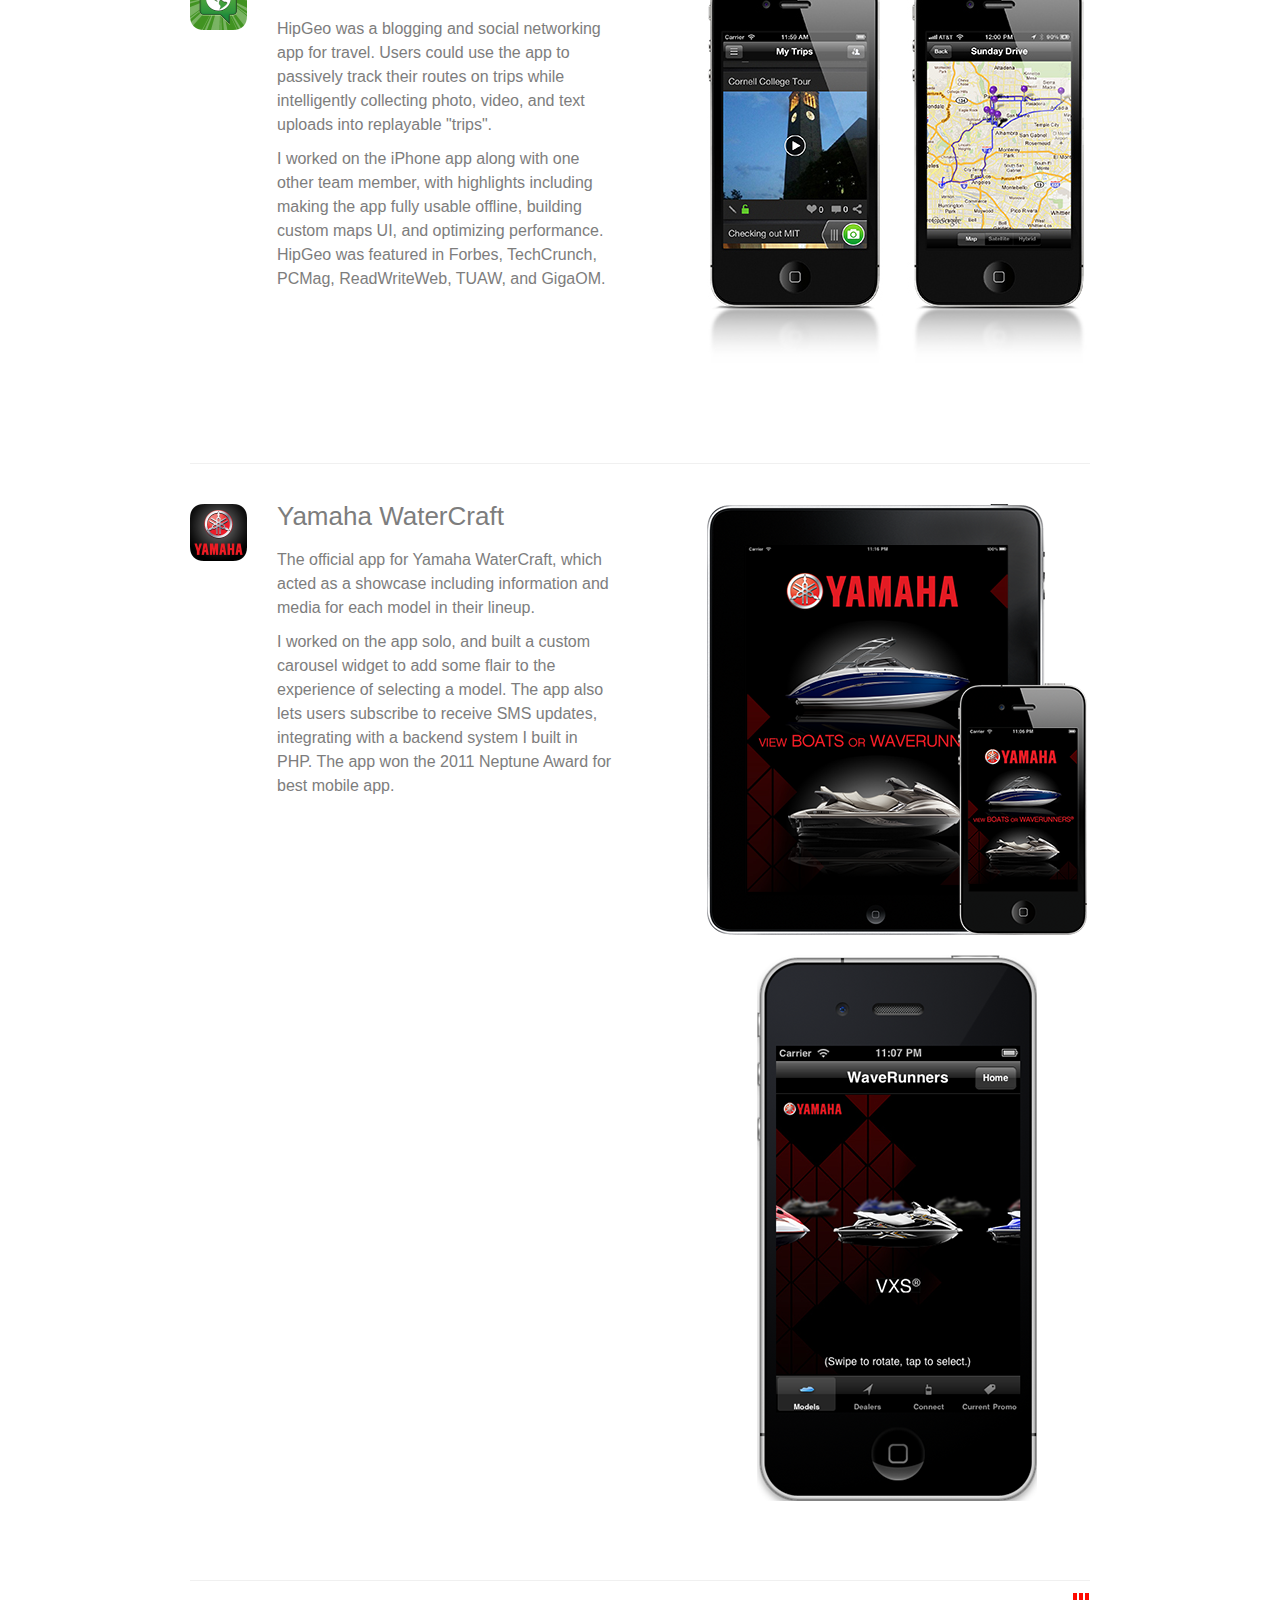
==== commit 610bf35a: "Tense" ====
--- a/index.html
+++ b/index.html
@@ -50,7 +50,7 @@
 			<div class="data">
 				<span class="value">
 					<p>POPin is a social decision-making tool that helps teams answer questions quickly, with the goal of giving everyone a voice and getting the whole group invested in a project.</p>
-					<p>Since joining in 2014 I've spent roughly 70% of my time working on our backend systems and the other 30% on the mobile clients. My role has included systems/app architecture, project management, hiring, mentoring, and a lot of coding.</p>
+					<p>I spent roughly 70% of my time working on backend systems and the other 30% on the mobile clients. My role included systems/app architecture, project management, hiring, mentoring, and a lot of coding.</p>
 				</span>
 			</div>
 		</div>
--- a/main.css
+++ b/main.css
@@ -99,13 +99,7 @@
 }
 
 .link-icon {
-	width: 20px;
-	height: 10px;
-}
-
-.link-icon {
 	width: 14px;
-	height: 14px;
 }
 
 p{
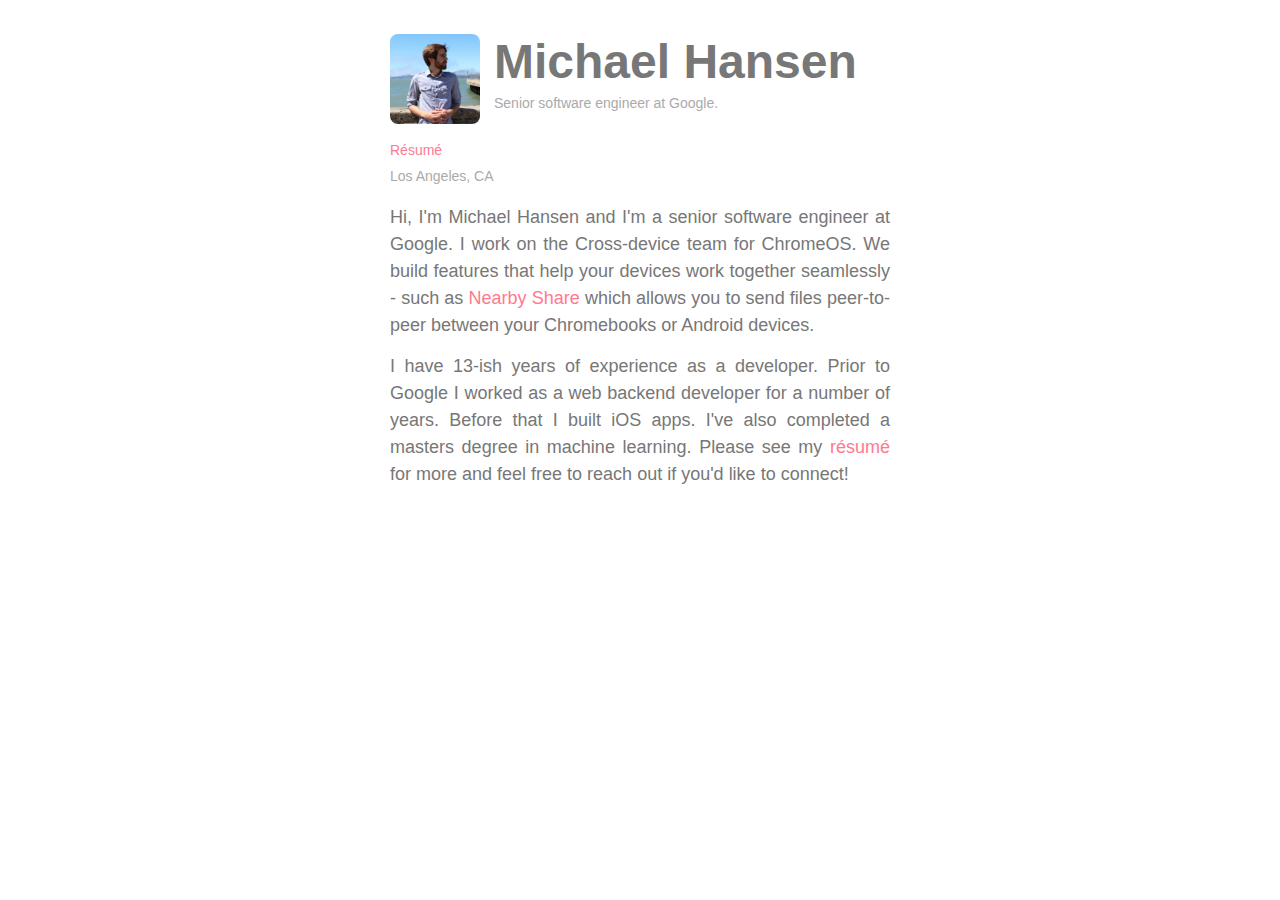
==== commit f7b13b20: "Simple profile version" ====
--- a/index.html
+++ b/index.html
@@ -1,184 +1,35 @@
 <!DOCTYPE html>
-<html>
+<html lang="en">
 <head>
 	<meta charset="utf-8" />
-	<title>Michael Sean Hansen | Portfolio</title>
+	<title>Michael Hansen</title>
 	<link rel="stylesheet" type="text/css" href="main.css" />
-	<link rel="stylesheet" type="text/css" href="index.css?v=1" />
-	<link rel="icon" type="image/png" href="images/favicon.png?v=3" />
+	<link rel="icon" type="image/png" href="images/favicon.png" />
 </head>
 <body>
-	<header>
-		<div style="float:left; margin: 14px 0 20px;">
-			<a href="/"><img alt="" src="images/msh.jpg" id="avatar" /></a>
-		</div>
-
-		<div class="left" style="margin-left: 20px; float: left;">
-			<h1>
-				<a href="/">
-					Michael<br/>
-					Sean<br/>
-					Hansen
-				</a>
-			</h1>
-		</div>
-		
-		<div style="float: right;">
-			<h2>INFO</h2>
-			<p>Senior-level freelance developer based in Los Angeles, CA.</p>
-			
-			<p>
-				<a href="michael-sean-hansen-resume.pdf"><img class="link-icon" alt="" src="images/pdf.png" /> R&eacute;sum&eacute;</a><br/>
-				<img class="link-icon" alt="" src="images/email.png" /> contact@msh.la</br>
-			</p>
-			<br/>
-		</div>
-		
-		<br class="clear" />
-	</header>
-	
-	<hr style="margin-top: 20px;" />
-	<div id="content">
-	
-	<h2>PORTFOLIO</h2>
-	
-	<section class="project">
-		<img class="app-icon" alt="" src="images/app-icons/popin.png" />
-	
-		<div class="info">
-			<h3>POPin</h3>
-			<div class="data">
-				<span class="value">
-					<p>POPin is a social decision-making tool that helps teams answer questions quickly, with the goal of giving everyone a voice and getting the whole group invested in a project.</p>
-					<p>I spent roughly 70% of my time working on backend systems and the other 30% on the mobile clients. My role included systems/app architecture, project management, hiring, mentoring, and a lot of coding.</p>
-				</span>
-			</div>
-		</div>
-		
-		<div class="media">
-			<img width="380" height="225" alt="" src="images/screenshots/popin-0.png" />
-		</div>
-		
-		<span class="clear"></span>
-	</section>
-	<hr/>
-	
-	<section class="project">
-		<img class="app-icon" alt="" src="images/app-icons/actionable.png" />
-	
-		<div class="info">
-			<h3>Actionable</h3>
-			
-			<div class="data">
-				<span class="value">
-					<p>Actionable was an email client in development at RokketLaunch. It streamlines the user's inbox by intelligently &quot;stacking&quot; related messages, and integrates a social task-management feature into the email experience.</p>
-					<p>I focused mainly on custom UI, including an advanced email compose view with rich text formatting and interactive, inline &quot;task&quot; attachments.</p>
-				</span>
-			</div>
-		</div>
-		
-		<div class="media">
-			<img alt="" src="images/screenshots/actionable-0.jpg" />
-			<img alt="" src="images/screenshots/actionable-1.jpg" />
-			<iframe title="YouTube video player" width="380" height="244" src="http://www.youtube.com/embed/kRTRPbfrPzA?rel=0" frameborder="0" allowfullscreen></iframe>
-		</div>
-		
-		<span class="clear"></span>
-	</section>
-	<hr/>
-	
-	
-	<section class="project">
-		<img class="app-icon" alt="" src="images/app-icons/peeqpeeq.png" />
-		
-		<div class="info">
-			<h3>PeeqPeeq</h3>
-			
-			<div class="data">
-				<span class="value">
-					<p>PeeqPeeq was an iOS app for improving a user's experience with email newsletters and marketing offers. It let the user browse these messages in a visually-rich format while cleaning them out of the inbox. It also gave users the ability to search for deals from companies even if they weren't subscribed.</p>
-					<p>I worked on the universal iPhone/iPad app focusing on UI performance as well as custom components and transitions. PeeqPeeq was a &quot;New &amp; Noteworthy&quot; app in the App Store, and was featured in <a href="http://pogue.blogs.nytimes.com/2013/09/05/an-app-that-sorts-your-e-mail-shopping-offers">The New York Times</a>, <a href="http://techcrunch.com/2013/10/10/peeqpeeq-the-app-that-lets-you-shop-your-email-expands-as-companys-next-take-on-reimagining-the-inbox-starts-testing">TechCrunch</a>, and <a href="http://allthingsd.com/20130914/peeqpeeq-and-the-big-idea-of-the-inbox-as-data-source/">All Things Digital</a>.</p>
-				</span>
-			</div>
-		</div>
-		
-		<div class="media">
-			<img alt="" src="images/screenshots/peeqpeeq-0.jpg" />
-			<img alt="" src="images/screenshots/peeqpeeq-1.jpg" />
-			<iframe title="YouTube video player" width="380" height="244" src="http://www.youtube.com/embed/9smtkwRkuvw?rel=0" frameborder="0" allowfullscreen></iframe>
-		</div>
-		
-		<span class="clear"></span>
-	</section>
-	<hr/>
-	
-	
-	<section class="project">
-		<img class="app-icon" alt="" src="images/app-icons/hipgeo.png" />
-		
-		<div class="info">
-			<h3>HipGeo</h3>
-			
-			<div class="data">
-				<span class="value">
-					<p>HipGeo was a blogging and social networking app for travel. Users could use the app to passively track their routes on trips while intelligently collecting photo, video, and text uploads into replayable "trips".</p>
-					<p>I worked on the iPhone app along with one other team member, with highlights including making the app fully usable offline, building custom maps UI, and optimizing performance. HipGeo was featured in <a href="http://www.forbes.com/sites/jenniferhicks/2012/01/10/hipgeo-shows-us-next-generation-location-at-ces/">Forbes</a>, <a href="http://techcrunch.com/2012/01/10/social-travel-in-realtime-hipgeo-offers-a-glimpse-into-the-future-of-location-aware-apps/">TechCrunch</a>, <a href="http://appscout.pcmag.com/apple-ios-iphone-ipad-ipod/288233-hipgeo-app-for-iphone-share-your-location-based-story-automatically#fbid=16_QGwW_De3">PCMag</a>, <a href="http://www.readwriteweb.com/archives/hipgeo_location_sharing_app_backed_by_citysearch_e.php">ReadWriteWeb</a>, <a href="http://www.tuaw.com/2012/01/10/hipgeo-for-iphone-keeps-track-of-your-when-and-where/">TUAW</a>, and <a href="http://gigaom.com/2011/10/20/hipgeo-wants-to-be-your-mobile-digital-travel-diary/">GigaOM</a>.</p>
-				</span>
-			</div>
-		</div>
-		
-		<div class="media">
-			<img alt="" src="images/screenshots/hipgeo-0.jpg" />
-		</div>
-		
-		<span class="clear"></span>
-	</section>
-	<hr/>
-	
-	
-	<section class="project">
-		<img class="app-icon" alt="" src="images/app-icons/yamaha-watercraft.png" />
-		
-		<div class="info">
-			<h3>Yamaha WaterCraft</h3>
-			
-			<div class="data">
-				<span class='value'>
-					<p>The official app for Yamaha WaterCraft, which acted as a showcase including information and media for each model in their lineup.</p>
-					<p>I worked on the app solo, and built a custom carousel widget to add some flair to the experience of selecting a model. The app also lets users subscribe to receive SMS updates, integrating with a backend system I built in PHP. The app won the <a href="http://www.charterworld.com/news/2011-neptune-award-winners">2011 Neptune Award</a> for best mobile app.</p>
-				</span>
-			</div>
-		</div>
-		
-		<div class="media">
-			<img alt="" src="images/screenshots/yamaha-0.png" />
-			<img alt="" src="images/screenshots/yamaha-1.png" />
-		</div>
-		
-		<span class="clear"></span>
-	</section>
-	
-	
-	<br class="clear" />
-	</div>
-	<hr id="hr-foot" />
-	
-	<footer>
-		<div title="Back to top" id="un-favicon" onclick="toTheTop();"></div>
-		<span class="clear"></span>
-	</footer>
-	
-	<script type="text/javascript" src="main.js"></script>
-	<script type="text/javascript">
-		var _gaq = _gaq || [];
-		_gaq.push(['_setAccount', 'UA-20796894-1']);
-		_gaq.push(['_trackPageview']);
-		
-		(function() {
-			var ga = document.createElement('script'); ga.type = 'text/javascript'; ga.async = true;
-			ga.src = ('https:' == document.location.protocol ? 'https://ssl' : 'http://www') + '.google-analytics.com/ga.js';
-			var s = document.getElementsByTagName('script')[0]; s.parentNode.insertBefore(ga, s);
-		})();
-	</script>
+<div>
+	<img alt="" src="images/msh.jpg" id="avatar" style="height: 90px; float: left; margin-right: 14px; border-radius: 8px;" />
+	<h1>
+		Michael Hansen
+	</h1>
+	<h2>
+		Senior software engineer at Google.
+	</h2>
+	<br style="clear: both;">
+	<h3>
+		<a href="michael-hansen-resume.pdf">
+			R&eacute;sum&eacute;
+		</a>
+	</h3>
+	<h2>
+		Los Angeles, CA
+	</h2>
+	<p style="margin-top: 20px;">
+		Hi, I'm Michael Hansen and I'm a senior software engineer at Google. I work on the Cross-device team for ChromeOS. We build features that help your devices work together seamlessly - such as <a href="https://blog.google/products/chromebooks/how-chromebook-team-uses-nearby-share/">Nearby Share</a> which allows you to send files peer-to-peer between your Chromebooks or Android devices.
+	</p>
+	<p>
+		I have 13-ish years of experience as a developer. Prior to Google I worked as a web backend developer for a number of years. Before that I built iOS apps. I've also completed a masters degree in machine learning. Please see my <a href="michael-hansen-resume.pdf">résumé</a> for more and feel free to reach out if you'd like to connect!
+	</p>
+</div>
 </body>
 </html>--- a/main.css
+++ b/main.css
@@ -29,8 +29,6 @@
 strong{ font-weight: bold; }
 em{ font-style: italic; }
 
-.clear{ display: block; clear: both; }
-
 section, header, footer, aside{ display: block; }
 
 
@@ -39,107 +37,51 @@
 /* Basic Setup */
 /***************/
 
-body
-{
-	font-family: Helvetica, Arial, sans-serif;
-	font-size: 16px;
-	font-weight: 100;
-	letter-spacing: 0;
-	color: #7d7d7d;
-	line-height: 1.2;
-	
-	margin: 0 auto;
-	width: 900px;
+body {
+	font-family: -apple-system, BlinkMacSystemFont, avenir next, avenir, segoe ui, helvetica neue, helvetica, Ubuntu, roboto, noto, arial, sans-serif;
+	font-size: 18px;
+	color: #777;
+	margin: 24px;
 }
 
-a{ text-decoration: none; }
-
-a:hover{  background-color: #eee; }
-
-hr
-{
-	background-color: #f0f0f0;
-	height: 1px;
-	margin-top: 100px;
+div {
+	max-width: 500px;
+	margin: 34px auto;
 }
 
-h1
-{
-	font-size: 26px;
-	margin: 14px 0 20px;
+a, a:visited {
+	color:  #ff7990;
+	text-decoration: none;
+}
+
+a:hover {
+	background-color: #eee;
+}
+
+h1 {
+	font-size: 48px;
 	font-weight: bold;
 }
 
-h1 a, h1 a:hover
-{
-	background-color: transparent;
+h2, h3 {
+	font-size: 14px;
 }
 
-h2
-{
-	font-weight: bold;
-	margin-top: 10px;
-	font-size: 9px;
-	color: #bbb;
+h2 {
+	margin-top: 6px;
+	color: #aaa;
 }
 
-h3
-{
-	margin-top: 14px;
-}
-
-h3 a
-{
-	background-color: transparent;
-}
-
-h4
-{
-	font-size: 9px;
+h3 {
+	margin: 10px 0;
 }
 
 .link-icon {
 	width: 14px;
 }
 
-p{
+p {
 	margin-top: 14px;
+	line-height: 1.5em;
+	text-align: justify;
 }
-
-#hr-foot{
-	margin-top: 60px;
-	margin-bottom: 12px;
-}
-
-footer
-{
-	margin-bottom: 20px;
-}
-
-footer section
-{
-	float: left;
-	margin-right: 40px;
-}
-
-#footer-qr
-{
-	width: 80px;
-	height: 80px;
-	margin-top: 14px;
-}
-
-footer h2
-{
-	margin-top: 0;
-}
-
-#un-favicon
-{
-	margin-right: 1px;
-	float: right;
-	width: 16px;
-	height: 16px;
-	background: red url(/images/un-favicon.png);
-	cursor: pointer;
-}
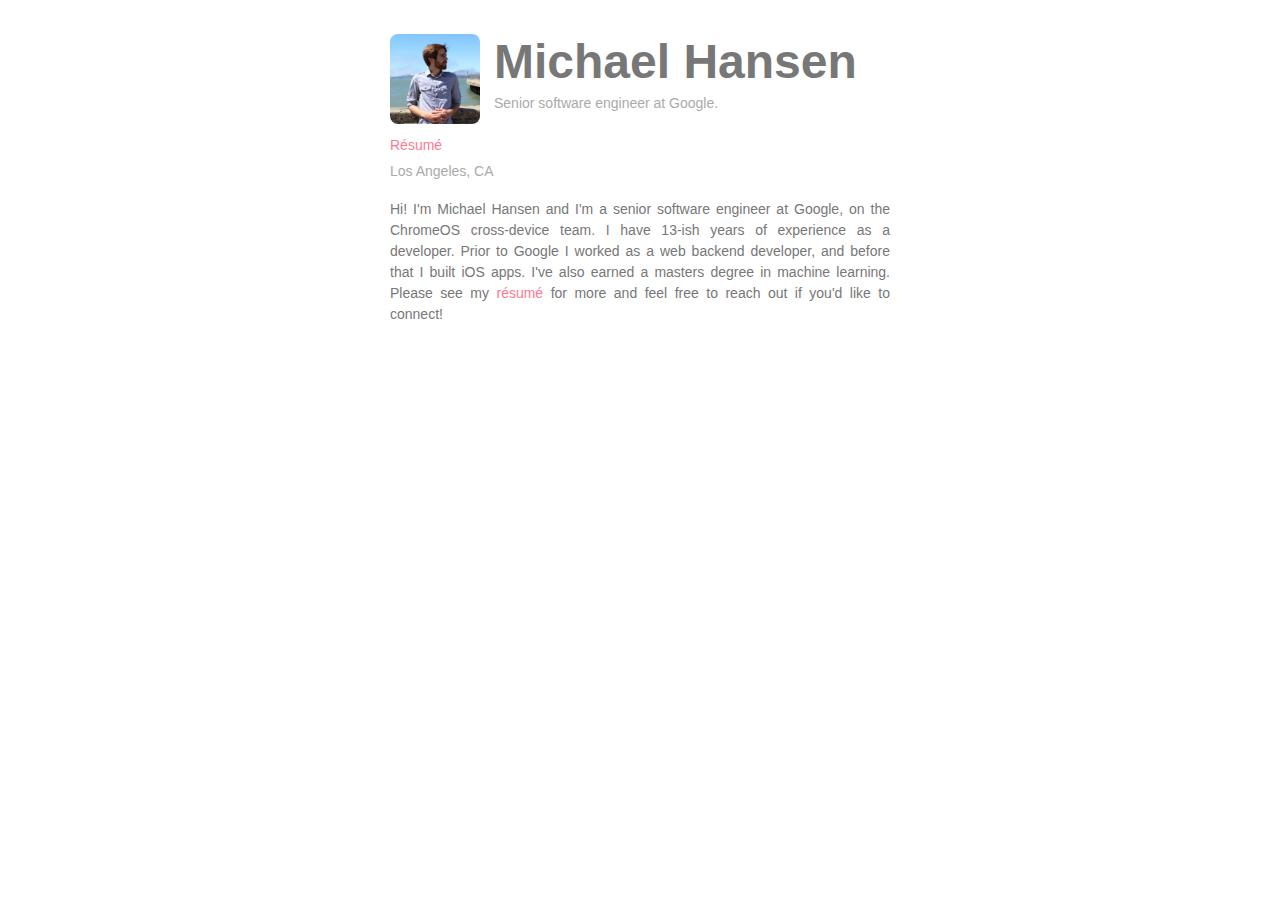
==== commit c8c56528: "Trim down content" ====
--- a/index.html
+++ b/index.html
@@ -25,10 +25,7 @@
 		Los Angeles, CA
 	</h2>
 	<p style="margin-top: 20px;">
-		Hi, I'm Michael Hansen and I'm a senior software engineer at Google. I work on the Cross-device team for ChromeOS. We build features that help your devices work together seamlessly - such as <a href="https://blog.google/products/chromebooks/how-chromebook-team-uses-nearby-share/">Nearby Share</a> which allows you to send files peer-to-peer between your Chromebooks or Android devices.
-	</p>
-	<p>
-		I have 13-ish years of experience as a developer. Prior to Google I worked as a web backend developer for a number of years. Before that I built iOS apps. I've also completed a masters degree in machine learning. Please see my <a href="michael-hansen-resume.pdf">résumé</a> for more and feel free to reach out if you'd like to connect!
+		Hi! I'm Michael Hansen and I'm a senior software engineer at Google, on the ChromeOS cross-device team. I have 13-ish years of experience as a developer. Prior to Google I worked as a web backend developer, and before that I built iOS apps. I've also earned a masters degree in machine learning. Please see my <a href="michael-hansen-resume.pdf">résumé</a> for more and feel free to reach out if you'd like to connect!
 	</p>
 </div>
 </body>
--- a/main.css
+++ b/main.css
@@ -39,7 +39,7 @@
 
 body {
 	font-family: -apple-system, BlinkMacSystemFont, avenir next, avenir, segoe ui, helvetica neue, helvetica, Ubuntu, roboto, noto, arial, sans-serif;
-	font-size: 18px;
+	font-size: 14px;
 	color: #777;
 	margin: 24px;
 }
@@ -63,10 +63,6 @@
 	font-weight: bold;
 }
 
-h2, h3 {
-	font-size: 14px;
-}
-
 h2 {
 	margin-top: 6px;
 	color: #aaa;
